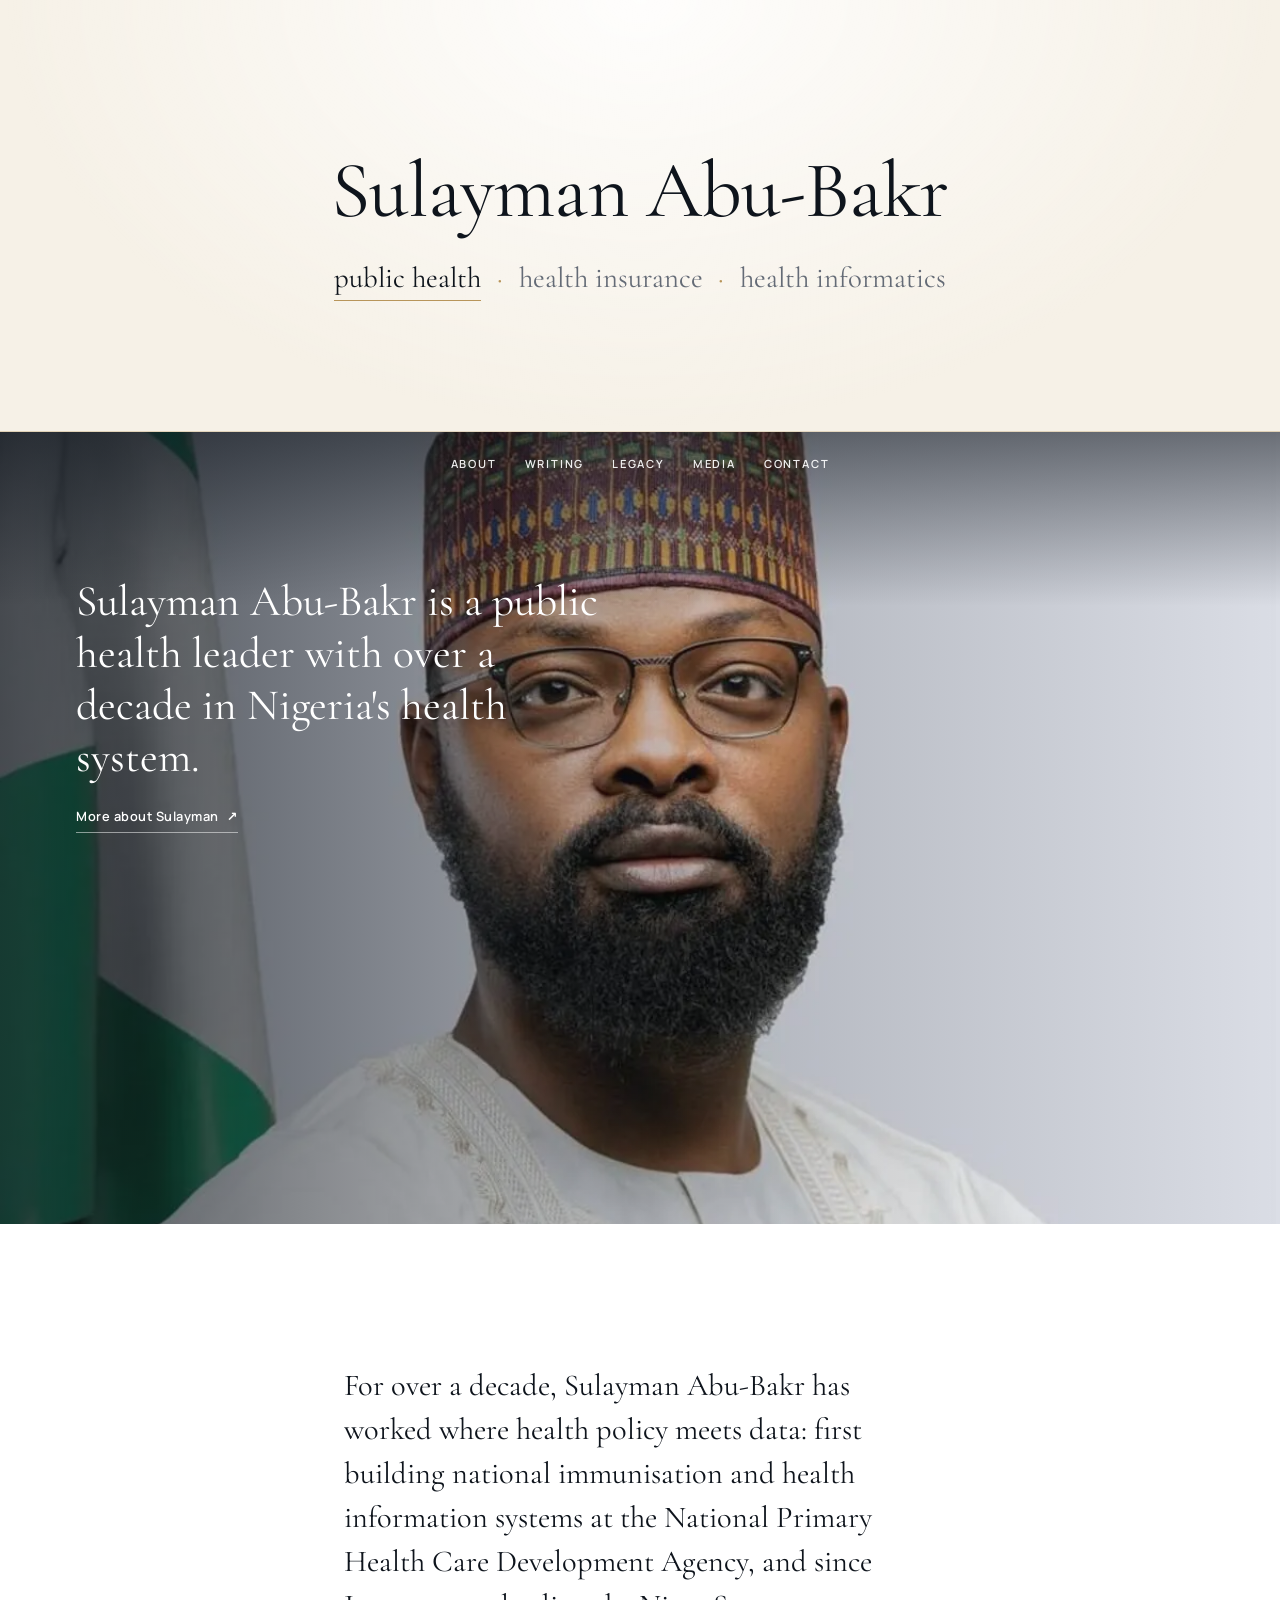
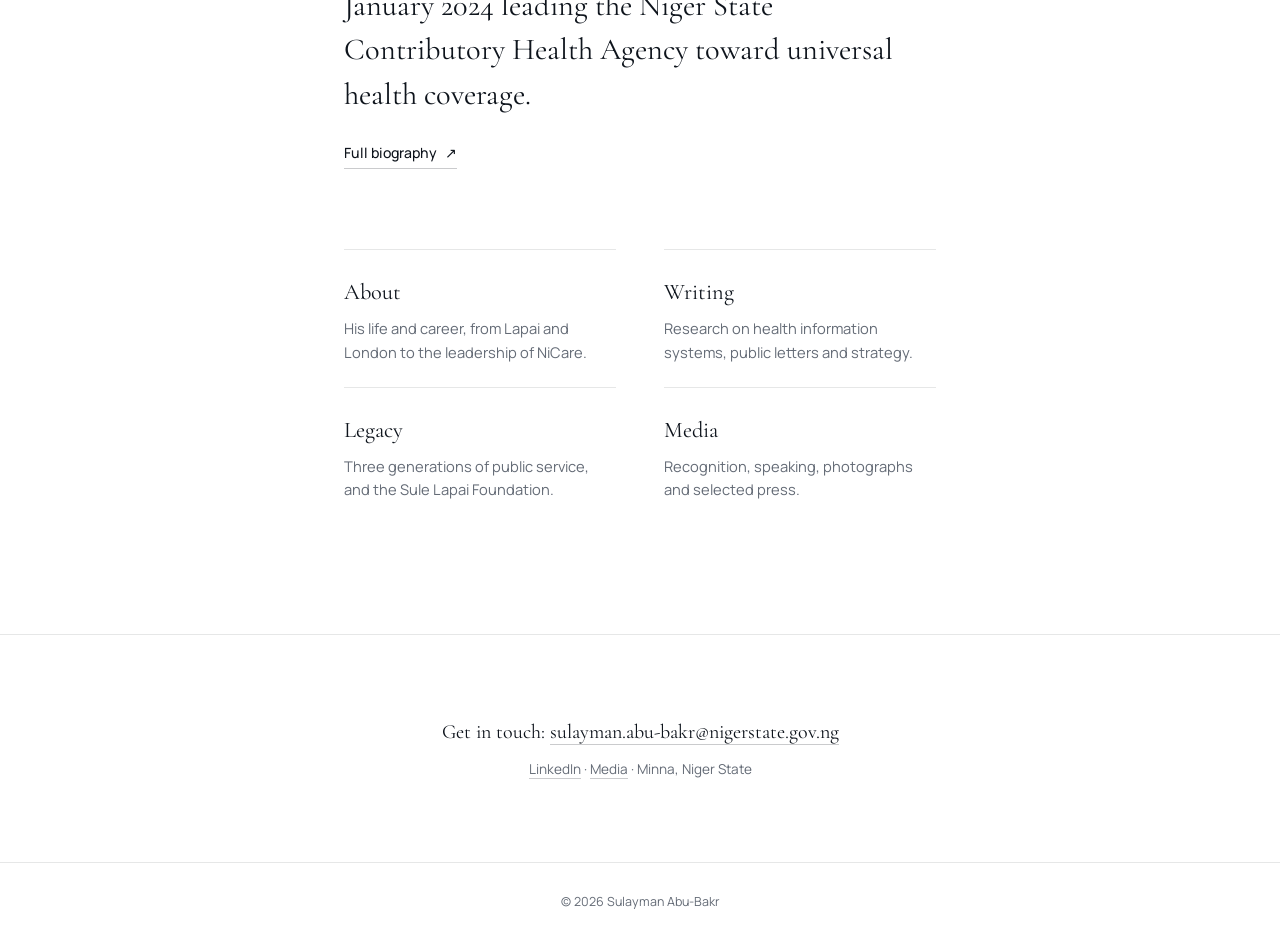
==== index.html @ 2bc8d04f "Prepare for www.sulaymanabu-bakr.com Canonical URLs, absolute Open Graph image and page URL, schema." ====
<!DOCTYPE html>
<html lang="en" class="no-js">
<head>
  <meta charset="UTF-8">
  <meta name="viewport" content="width=device-width, initial-scale=1.0">
  <title>Sulayman Abu-Bakr, MPH — Health Systems &amp; Health Informatics Leader</title>
  <meta name="description" content="Sulayman Abu-Bakr, MPH — health systems strengthening and health informatics leader. Executive Secretary/CEO of the Niger State Contributory Health Agency (NiCare), with over a decade of experience in national health policy, PHC transformation, digital health and health insurance reform in Nigeria.">
  <meta property="og:title" content="Sulayman Abu-Bakr, MPH">
  <meta property="og:description" content="Health Systems Strengthening & Health Informatics Leader. Executive Secretary/CEO, Niger State Contributory Health Agency.">
  <meta property="og:type" content="profile">
  <meta property="og:image" content="https://www.sulaymanabu-bakr.com/images/gallery/official-portrait.jpg">
  <meta property="og:url" content="https://www.sulaymanabu-bakr.com/">
  <link rel="canonical" href="https://www.sulaymanabu-bakr.com/">
  <meta name="theme-color" content="#ffffff">

  <link rel="icon" href="images/favicon.svg" type="image/svg+xml">
  <link rel="icon" href="images/favicon-48.png" type="image/png" sizes="48x48">
  <link rel="apple-touch-icon" href="images/apple-touch-icon.png">

  <link rel="preload" href="fonts/cormorant-garamond.woff2" as="font" type="font/woff2" crossorigin>
  <link rel="preload" href="fonts/cormorant-garamond-italic.woff2" as="font" type="font/woff2" crossorigin>
  <link rel="preload" href="fonts/manrope.woff2" as="font" type="font/woff2" crossorigin>
  <link rel="preload" href="images/gallery/official-portrait.webp" as="image" type="image/webp" fetchpriority="high">
  <link rel="stylesheet" href="css/styles.css?v=40f04571">
  <link rel="stylesheet" href="css/home.css?v=bd4db520">


  <script type="application/ld+json">
{
    "@context": "https://schema.org",
    "@type": "Person",
    "name": "Sulayman Abu-Bakr",
    "honorificSuffix": "MPH",
    "jobTitle": "Executive Secretary / CEO",
    "worksFor": {
      "@type": "GovernmentOrganization",
      "name": "Niger State Contributory Health Agency (NiCare)",
      "url": "https://nicare.nigerstate.gov.ng/"
    },
    "alumniOf": [
      {
        "@type": "CollegeOrUniversity",
        "name": "Nile University of Nigeria"
      },
      {
        "@type": "CollegeOrUniversity",
        "name": "University of East London"
      }
    ],
    "address": {
      "@type": "PostalAddress",
      "addressLocality": "Minna",
      "addressRegion": "Niger State",
      "addressCountry": "NG"
    },
    "email": "mailto:sulayman.abu-bakr@nigerstate.gov.ng",
    "image": "https://www.sulaymanabu-bakr.com/images/gallery/official-portrait.jpg",
    "url": "https://www.sulaymanabu-bakr.com/",
    "knowsAbout": [
      "Health systems strengthening",
      "Health insurance",
      "Health financing",
      "Digital health",
      "Health informatics",
      "DHIS2",
      "Universal health coverage",
      "Public health policy"
    ],
    "sameAs": [
      "https://www.linkedin.com/in/sulayman-abu-bakr-mph-1808b078/",
      "https://www.researchgate.net/profile/Sulayman_Abu-Bakr"
    ]
  }
  </script>
</head>
<body class="home">
  <main id="top">

    <!-- ============ HOME HERO: the scorecard ============ -->
    <section class="ledger" aria-label="Introduction">
      <div class="ledger__inner">
        <h1 class="ledger__name">Sulayman Abu-Bakr</h1>
        <ul class="ledger__roles" role="tablist" aria-label="Areas of work">
          <li><button type="button" class="ledger__role is-active" role="tab" aria-selected="true" aria-controls="stage" data-role="0">public health</button></li>
          <li><button type="button" class="ledger__role" role="tab" aria-selected="false" aria-controls="stage" data-role="1">health insurance</button></li>
          <li><button type="button" class="ledger__role" role="tab" aria-selected="false" aria-controls="stage" data-role="2">health informatics</button></li>
        </ul>
      </div>
    </section>

    <section class="stage" id="stage" aria-live="polite">
      <nav class="stage__nav" aria-label="Sections">
        <a href="profile.html">About</a>
        <a href="writing.html">Writing</a>
        <a href="family.html">Legacy</a>
        <a href="media.html">Media</a>
        <a href="profile.html#contact">Contact</a>
      </nav>

      <div class="stage__panel is-active" data-panel="0">
        <picture>
          <source type="image/webp" srcset="images/gallery/official-portrait.webp">
          <img src="images/gallery/official-portrait.jpg" alt="Sulayman Abu-Bakr" class="stage__img stage__img--portrait" fetchpriority="high">
        </picture>
        <div class="stage__copy">
          <p class="stage__line">Sulayman Abu-Bakr is a public health leader with over a decade in Nigeria's health system.</p>
          <a href="profile.html" class="stage__link">More about Sulayman <span aria-hidden="true">↗</span></a>
        </div>
      </div>

      <div class="stage__panel" data-panel="1">
        <picture>
          <source type="image/webp" srcset="images/gallery/vulnerable-enrolment-drive-2026-800.webp 800w, images/gallery/vulnerable-enrolment-drive-2026.webp 1600w" sizes="100vw">
          <img src="images/gallery/vulnerable-enrolment-drive-2026.jpg" alt="Launch of the NiCare enrolment drive for vulnerable residents" class="stage__img" loading="lazy">
        </picture>
        <div class="stage__copy">
          <p class="stage__line">He leads the Niger State Contributory Health Agency, where enrolment grew 83.3% in two years.</p>
          <a href="profile.html" class="stage__link">See the impact <span aria-hidden="true">↗</span></a>
        </div>
      </div>

      <div class="stage__panel stage__panel--type" data-panel="2">
        <div class="stage__copy">
          <p class="stage__line">He built national immunisation data systems, then brought digital claims and AI-supported tracking to NiCare.</p>
          <a href="profile.html#experience" class="stage__link">Read his career <span aria-hidden="true">↗</span></a>
        </div>
      </div>
    </section>


    <!-- ============ QUIET HOME ============ -->
    <section class="q-intro">
      <div class="q-wrap">
        <p class="q-lead">
          For over a decade, Sulayman Abu-Bakr has worked where health policy meets data: first building
          national immunisation and health information systems at the National Primary Health Care
          Development Agency, and since January 2024 leading the Niger State Contributory Health Agency
          toward universal health coverage.
        </p>
        <a href="profile.html" class="q-link">Full biography <span aria-hidden="true">↗</span></a>
      </div>
    </section>

    <section class="q-index" aria-label="Explore">
      <div class="q-wrap q-grid">
        <a href="profile.html" class="q-item">
          <span class="q-item__label">About</span>
          <span class="q-item__text">His life and career, from Lapai and London to the leadership of NiCare.</span>
        </a>
        <a href="writing.html" class="q-item">
          <span class="q-item__label">Writing</span>
          <span class="q-item__text">Research on health information systems, public letters and strategy.</span>
        </a>
        <a href="family.html" class="q-item">
          <span class="q-item__label">Legacy</span>
          <span class="q-item__text">Three generations of public service, and the Sule Lapai Foundation.</span>
        </a>
        <a href="media.html" class="q-item">
          <span class="q-item__label">Media</span>
          <span class="q-item__text">Recognition, speaking, photographs and selected press.</span>
        </a>
      </div>
    </section>

    <section class="q-contact">
      <div class="q-wrap">
        <p>Get in touch: <a href="mailto:sulayman.abu-bakr@nigerstate.gov.ng">sulayman.abu-bakr@nigerstate.gov.ng</a></p>
        <p class="q-muted"><a href="https://www.linkedin.com/in/sulayman-abu-bakr-mph-1808b078/" target="_blank" rel="noopener">LinkedIn</a> · <a href="media.html">Media</a> · Minna, Niger State</p>
      </div>
    </section>
  </main>

  <footer class="q-footer">
    <div class="q-wrap">
      <span>© <span id="year"></span> Sulayman Abu-Bakr</span>
    </div>
  </footer>

  <script>
    /* Home: click a role to switch the panel. No auto-rotation. */
    (function () {
      var roles = [].slice.call(document.querySelectorAll('.ledger__role'));
      var panels = [].slice.call(document.querySelectorAll('.stage__panel'));
      var current = 0;
      function select(i, draw) {
        current = i;
        roles.forEach(function (b, j) { b.classList.toggle('is-active', j === i); b.setAttribute('aria-selected', String(j === i)); });
        panels.forEach(function (p, j) { p.classList.toggle('is-active', j === i); });
      }
      roles.forEach(function (b, i) { b.addEventListener('click', function () { select(i, true); }); });
      select(0, true);
      document.getElementById('year').textContent = new Date().getFullYear();
    })();
  </script>
</body>
</html>
---- css/styles.css ----
/* ==========================================================
   Sulayman Abu-Bakr — Personal Website
   Palette: pure white, deep ink, champagne gold
   ========================================================== */

/* ---------- Self-hosted fonts (Latin subset) ---------- */
@font-face {
  font-family: "Cormorant Garamond";
  font-style: normal;
  font-weight: 400 600;
  font-display: swap;
  src: url("../fonts/cormorant-garamond.woff2") format("woff2");
  unicode-range: U+0000-00FF, U+0131, U+0152-0153, U+02BB-02BC, U+02C6, U+02DA, U+02DC, U+0304, U+0308, U+0329, U+2000-206F, U+20AC, U+2122, U+2191, U+2193, U+2212, U+2215, U+FEFF, U+FFFD;
}
@font-face {
  font-family: "Cormorant Garamond";
  font-style: italic;
  font-weight: 400 600;
  font-display: swap;
  src: url("../fonts/cormorant-garamond-italic.woff2") format("woff2");
  unicode-range: U+0000-00FF, U+0131, U+0152-0153, U+02BB-02BC, U+02C6, U+02DA, U+02DC, U+0304, U+0308, U+0329, U+2000-206F, U+20AC, U+2122, U+2191, U+2193, U+2212, U+2215, U+FEFF, U+FFFD;
}
@font-face {
  font-family: "Manrope";
  font-style: normal;
  font-weight: 300 700;
  font-display: swap;
  src: url("../fonts/manrope.woff2") format("woff2");
  unicode-range: U+0000-00FF, U+0131, U+0152-0153, U+02BB-02BC, U+02C6, U+02DA, U+02DC, U+0304, U+0308, U+0329, U+2000-206F, U+20AC, U+2122, U+2191, U+2193, U+2212, U+2215, U+FEFF, U+FFFD;
}

:root {
  --white: #ffffff;
  --cream: #f7f3ea;          /* used sparingly: portrait panel, hovers */
  --ink: #0e141c;
  --ink-soft: #2a313c;
  --muted: #646b76;
  --gold: #b8955a;
  --gold-deep: #94733a;
  --gold-light: #d9c291;
  --line: rgba(14, 20, 28, 0.1);
  --line-strong: rgba(14, 20, 28, 0.22);

  --serif: "Cormorant Garamond", "Times New Roman", Georgia, serif;
  --sans: "Manrope", "Segoe UI", system-ui, -apple-system, sans-serif;

  --container: 1240px;
  --gutter: clamp(20px, 5vw, 56px);
  --section-pad: clamp(88px, 12vw, 160px);
  --ease: cubic-bezier(0.22, 1, 0.36, 1);
}

*,
*::before,
*::after { box-sizing: border-box; }

html { scroll-behavior: smooth; scroll-padding-top: 80px; }

body {
  margin: 0;
  -webkit-text-size-adjust: 100%;
  text-size-adjust: 100%;
  -webkit-tap-highlight-color: transparent;
  font-family: var(--sans);
  font-weight: 400;
  font-size: 16px;
  line-height: 1.75;
  color: var(--ink);
  background: var(--white);
  -webkit-font-smoothing: antialiased;
  text-rendering: optimizeLegibility;
}

img { max-width: 100%; display: block; }
[hidden] { display: none !important; }
a { color: inherit; text-decoration: none; }
h1, h2, h3, p { margin: 0; }

::selection { background: var(--gold-light); color: var(--ink); }

.container {
  width: 100%;
  max-width: var(--container);
  margin: 0 auto;
  padding-inline: var(--gutter);
}

/* ---------- Type helpers ---------- */
.eyebrow {
  font-size: 0.72rem;
  font-weight: 600;
  letter-spacing: 0.28em;
  text-transform: uppercase;
  color: var(--gold-deep);
}

.display {
  font-family: var(--serif);
  font-weight: 400;
  font-size: clamp(2.4rem, 5.2vw, 4.4rem);
  line-height: 1.05;
  letter-spacing: -0.01em;
  color: var(--ink);
}
.display em { font-style: italic; color: var(--gold-deep); }

.monogram {
  display: inline-grid;
  place-items: center;
  width: 42px;
  height: 42px;
  border: 1px solid var(--gold);
  font-family: var(--serif);
  font-size: 1.05rem;
  font-weight: 500;
  letter-spacing: 0.06em;
  color: var(--gold-deep);
  transition: background 0.4s var(--ease), color 0.4s var(--ease);
}
.monogram--lg { width: 56px; height: 56px; font-size: 1.35rem; }

/* ---------- Buttons ---------- */
.btn {
  display: inline-flex;
  align-items: center;
  justify-content: center;
  gap: 10px;
  padding: 17px 34px;
  font-family: var(--sans);
  font-size: 0.74rem;
  font-weight: 600;
  letter-spacing: 0.22em;
  text-transform: uppercase;
  border: 1px solid transparent;
  cursor: pointer;
  transition: all 0.45s var(--ease);
}
.btn--gold,
.btn--dark { background: var(--ink); color: var(--white); }
.btn--gold:hover,
.btn--dark:hover { background: var(--gold-deep); transform: translateY(-2px); }
.btn--ghost { border-color: var(--line-strong); color: var(--ink); }
.btn--ghost:hover { border-color: var(--gold); color: var(--gold-deep); transform: translateY(-2px); }

.link-arrow {
  display: inline-flex;
  gap: 12px;
  margin-top: 36px;
  padding-bottom: 6px;
  font-size: 0.74rem;
  font-weight: 600;
  letter-spacing: 0.22em;
  text-transform: uppercase;
  color: var(--gold-deep);
  border-bottom: 1px solid var(--gold-light);
  transition: gap 0.4s var(--ease), border-color 0.4s var(--ease);
}
.link-arrow:hover { gap: 20px; border-color: var(--gold-deep); }

/* ---------- Accessibility ---------- */
.skip-link {
  position: fixed;
  top: 12px;
  left: 12px;
  z-index: 300;
  padding: 12px 20px;
  background: var(--ink);
  color: var(--white);
  font-size: 0.8rem;
  transform: translateY(-160%);
  transition: transform 0.3s var(--ease);
}
.skip-link:focus { transform: none; }
a:focus-visible,
button:focus-visible,
input:focus-visible,
textarea:focus-visible { outline: 2px solid var(--gold); outline-offset: 3px; }

/* ==========================================================
   NAVIGATION
   ========================================================== */
.nav {
  position: fixed;
  inset: 0 0 auto 0;
  z-index: 100;
  padding-block: 26px;
  transition: padding 0.5s var(--ease), background 0.5s var(--ease), border-color 0.5s var(--ease);
  border-bottom: 1px solid transparent;
}
.nav.is-scrolled {
  padding-block: 14px;
  background: rgba(255, 255, 255, 0.9);
  backdrop-filter: blur(14px);
  -webkit-backdrop-filter: blur(14px);
  border-color: var(--line);
}
.nav__inner { display: flex; align-items: center; justify-content: space-between; }
.nav__brand { display: flex; align-items: center; gap: 14px; }
.nav__brand:hover .monogram { background: var(--ink); border-color: var(--ink); color: var(--white); }
.nav__name {
  font-family: var(--serif);
  font-size: 1.3rem;
  font-weight: 500;
  letter-spacing: 0.02em;
  color: var(--ink);
}
.nav__links { display: flex; align-items: center; gap: 40px; }
.nav__links a {
  position: relative;
  font-size: 0.72rem;
  font-weight: 500;
  letter-spacing: 0.2em;
  text-transform: uppercase;
  color: var(--muted);
  transition: color 0.3s ease;
}
.nav__links a:not(.nav__cta)::after {
  content: "";
  position: absolute;
  left: 0;
  bottom: -6px;
  width: 100%;
  height: 1px;
  background: var(--gold);
  transform: scaleX(0);
  transform-origin: right;
  transition: transform 0.45s var(--ease);
}
.nav__links a:hover,
.nav__links a.is-active { color: var(--ink); }
.nav__links a:hover::after,
.nav__links a.is-active::after { transform: scaleX(1); transform-origin: left; }
.nav__links .nav__cta {
  padding: 11px 22px;
  border: 1px solid var(--ink);
  color: var(--ink);
}
.nav__links .nav__cta:hover { background: var(--ink); color: var(--white); }

.nav__toggle {
  display: none;
  width: 44px;
  height: 44px;
  background: none;
  border: 0;
  cursor: pointer;
  position: relative;
  z-index: 102;
}
.nav__toggle span {
  position: absolute;
  left: 10px;
  right: 10px;
  height: 1px;
  background: var(--ink);
  transition: transform 0.45s var(--ease), top 0.45s var(--ease);
}
.nav__toggle span:first-child { top: 18px; }
.nav__toggle span:last-child { top: 26px; }
.nav__toggle[aria-expanded="true"] span:first-child { top: 22px; transform: rotate(45deg); }
.nav__toggle[aria-expanded="true"] span:last-child { top: 22px; transform: rotate(-45deg); }

/* ==========================================================
   HERO
   ========================================================== */
.hero {
  position: relative;
  min-height: 100vh;
  min-height: 100svh;
  display: flex;
  align-items: center;
  padding-block: 140px 110px;
  background: var(--white);
  overflow: hidden;
}
.hero::before {
  /* fine architectural grid, fading out */
  content: "";
  position: absolute;
  inset: 0;
  background-image:
    linear-gradient(var(--line) 1px, transparent 1px),
    linear-gradient(90deg, var(--line) 1px, transparent 1px);
  background-size: 120px 120px;
  mask-image: radial-gradient(ellipse at 75% 40%, #000 0%, transparent 65%);
  -webkit-mask-image: radial-gradient(ellipse at 75% 40%, #000 0%, transparent 65%);
  opacity: 0.6;
  pointer-events: none;
}
.hero__glow {
  position: absolute;
  width: 760px;
  height: 760px;
  right: -200px;
  top: -140px;
  background: radial-gradient(circle, rgba(217, 194, 145, 0.22) 0%, transparent 62%);
  pointer-events: none;
}
.hero__grid {
  position: relative;
  display: grid;
  grid-template-columns: 1.25fr 1fr;
  gap: clamp(40px, 7vw, 110px);
  align-items: center;
}
.hero__title {
  margin-top: 28px;
  font-family: var(--serif);
  font-weight: 400;
  font-size: clamp(3.6rem, 9vw, 8rem);
  line-height: 0.92;
  letter-spacing: -0.02em;
  color: var(--ink);
}
.hero__title em { font-style: italic; color: var(--gold-deep); }
.hero__post {
  display: inline-block;
  margin-left: 0.35em;
  vertical-align: top;
  font-family: var(--sans);
  font-size: 0.13em;
  font-weight: 500;
  letter-spacing: 0.3em;
  color: var(--gold-deep);
  transform: translateY(1.2em);
}
.hero__lede {
  max-width: 34em;
  margin-top: 36px;
  font-size: clamp(1rem, 1.3vw, 1.12rem);
  font-weight: 300;
  line-height: 1.85;
  color: var(--muted);
}
.hero__actions { display: flex; flex-wrap: wrap; gap: 16px; margin-top: 48px; }

/* Portrait */
.portrait { margin: 0; justify-self: end; width: 100%; max-width: 440px; }
.portrait__frame {
  position: relative;
  aspect-ratio: 4 / 5;
  background: var(--cream);
  isolation: isolate;
  box-shadow: 0 40px 80px -50px rgba(14, 20, 28, 0.45);
}
.portrait__frame::before {
  /* offset gold frame */
  content: "";
  position: absolute;
  inset: 22px -22px -22px 22px;
  border: 1px solid var(--gold);
  z-index: -1;
}
.portrait__img {
  position: absolute;
  inset: 0;
  width: 100%;
  height: 100%;
  object-fit: cover;
  object-position: 50% 15%;
  z-index: 2;
}
.portrait__fallback {
  position: absolute;
  inset: 0;
  display: grid;
  place-items: center;
  background:
    radial-gradient(circle at 50% 35%, rgba(255, 255, 255, 0.9), transparent 65%),
    var(--cream);
}
.portrait__fallback span {
  font-family: var(--serif);
  font-size: clamp(5rem, 11vw, 8.5rem);
  font-style: italic;
  font-weight: 400;
  color: transparent;
  -webkit-text-stroke: 1px var(--gold-deep);
  letter-spacing: 0.04em;
}
.portrait__caption {
  display: flex;
  justify-content: space-between;
  gap: 16px;
  margin-top: 46px;
  font-size: 0.66rem;
  font-weight: 500;
  letter-spacing: 0.2em;
  text-transform: uppercase;
  color: var(--muted);
}

.scroll-cue {
  position: absolute;
  left: 50%;
  bottom: 34px;
  transform: translateX(-50%);
  display: flex;
  flex-direction: column;
  align-items: center;
  gap: 12px;
  font-size: 0.62rem;
  letter-spacing: 0.3em;
  text-transform: uppercase;
  color: var(--muted);
}
.scroll-cue i {
  width: 1px;
  height: 46px;
  background: linear-gradient(var(--gold), transparent);
  animation: drip 2.4s var(--ease) infinite;
  transform-origin: top;
}
@keyframes drip {
  0% { transform: scaleY(0); opacity: 1; }
  60% { transform: scaleY(1); opacity: 1; }
  100% { transform: scaleY(1); opacity: 0; }
}

/* ==========================================================
   CREDENTIAL BAND
   ========================================================== */
.band {
  overflow: hidden;
  padding-block: 26px;
  background: var(--white);
  border-block: 1px solid var(--line);
}
.band__track {
  display: flex;
  align-items: center;
  gap: 42px;
  width: max-content;
  animation: marquee 48s linear infinite;
}
.band__track span {
  font-family: var(--serif);
  font-size: 1.45rem;
  font-style: italic;
  color: var(--ink-soft);
  white-space: nowrap;
}
.band__track b { font-size: 0.55rem; color: var(--gold); font-weight: 400; }
@keyframes marquee { to { transform: translateX(-50%); } }

/* ==========================================================
   SECTIONS
   ========================================================== */
.section { padding-block: var(--section-pad); background: var(--white); }
.section + .section { border-top: 1px solid var(--line); }

.section__head {
  display: flex;
  align-items: center;
  gap: 20px;
  margin-bottom: clamp(40px, 6vw, 72px);
}
.section__num {
  font-family: var(--serif);
  font-size: 1rem;
  font-style: italic;
  color: var(--gold-deep);
}
.section__head::after {
  content: "";
  flex: 0 0 64px;
  height: 1px;
  background: var(--gold);
  order: 1;
}
.section__head .eyebrow { order: 2; }

/* ---------- Profile ---------- */
.profile {
  display: grid;
  grid-template-columns: 1.6fr 1fr;
  gap: clamp(48px, 8vw, 120px);
  align-items: start;
}
.profile__body {
  margin-top: 48px;
  display: grid;
  gap: 24px;
  max-width: 40em;
  font-size: 1.04rem;
  color: var(--muted);
}
.dropcap { color: var(--ink-soft); }
.dropcap::first-letter {
  float: left;
  margin: 0.08em 0.14em 0 0;
  font-family: var(--serif);
  font-size: 4.6em;
  line-height: 0.78;
  color: var(--gold-deep);
}

.facts {
  position: sticky;
  top: 120px;
  padding: 44px 40px;
  background: var(--white);
  border: 1px solid var(--line);
  border-top: 2px solid var(--gold);
  box-shadow: 0 30px 70px -45px rgba(14, 20, 28, 0.35);
}
.facts__title {
  padding-bottom: 14px;
  margin-bottom: 6px;
  font-family: var(--serif);
  font-size: 1.6rem;
  font-style: italic;
}
.facts dl { margin: 0; }
.facts dl > div { padding-block: 18px; border-top: 1px solid var(--line); }
.facts dt {
  font-size: 0.66rem;
  font-weight: 600;
  letter-spacing: 0.22em;
  text-transform: uppercase;
  color: var(--gold-deep);
}
.facts dd { margin: 4px 0 0; font-size: 0.98rem; font-weight: 500; color: var(--ink); line-height: 1.5; }

/* ---------- Expertise ---------- */
.split-head {
  display: grid;
  grid-template-columns: 1.4fr 1fr;
  gap: 48px;
  align-items: end;
  margin-bottom: clamp(56px, 7vw, 88px);
}
.split-head__copy { color: var(--muted); font-weight: 300; max-width: 30em; }

.cards {
  display: grid;
  grid-template-columns: repeat(4, 1fr);
  border-top: 1px solid var(--line);
  border-left: 1px solid var(--line);
}
.card {
  position: relative;
  padding: 44px 32px 48px;
  border-right: 1px solid var(--line);
  border-bottom: 1px solid var(--line);
  background: var(--white);
  transition: background 0.6s var(--ease);
  overflow: hidden;
}
.card::before {
  content: "";
  position: absolute;
  left: 0;
  top: 0;
  width: 100%;
  height: 2px;
  background: var(--gold);
  transform: scaleX(0);
  transform-origin: left;
  transition: transform 0.6s var(--ease);
}
.card:hover { background: var(--cream); }
.card:hover::before { transform: scaleX(1); }
.card__num {
  display: block;
  font-family: var(--serif);
  font-size: 1.1rem;
  font-style: italic;
  color: var(--gold-deep);
  margin-bottom: 56px;
}
.card h3 {
  font-family: var(--serif);
  font-size: 1.55rem;
  font-weight: 500;
  line-height: 1.2;
  color: var(--ink);
  margin-bottom: 16px;
}
.card p { font-size: 0.9rem; line-height: 1.75; color: var(--muted); }

/* ---------- Shared sub-heading ---------- */
.subhead {
  margin-bottom: 24px;
  font-size: 0.7rem;
  font-weight: 600;
  letter-spacing: 0.24em;
  text-transform: uppercase;
  color: var(--gold-deep);
}

/* ---------- In His Words ---------- */
.words {
  padding-block: clamp(80px, 11vw, 140px);
  background: var(--cream);
  border-top: 1px solid var(--line);
}
.words .eyebrow { margin-bottom: clamp(32px, 5vw, 56px); }
.words__grid {
  display: grid;
  grid-template-columns: 1fr 1fr;
  gap: clamp(40px, 6vw, 80px) clamp(40px, 7vw, 110px);
}
.quote { margin: 0; }
.quote--lead { grid-column: 1 / -1; max-width: 1000px; }
.quote p {
  font-family: var(--serif);
  font-size: clamp(1.35rem, 2.1vw, 1.7rem);
  line-height: 1.4;
  color: var(--ink);
}
.quote--lead p { font-size: clamp(2rem, 4.4vw, 3.6rem); line-height: 1.15; }
.quote--lead p::before {
  content: "\201C";
  display: block;
  font-size: 2em;
  line-height: 0.6;
  color: var(--gold);
  margin-bottom: 10px;
}
.quote em { color: var(--gold-deep); }
.quote footer {
  margin-top: 18px;
  font-size: 0.68rem;
  font-weight: 600;
  letter-spacing: 0.2em;
  text-transform: uppercase;
  color: var(--muted);
}
.quote:not(.quote--lead) { padding-top: 24px; border-top: 1px solid var(--line-strong); }
.words + .section { border-top: 0; }

/* ---------- Impact ---------- */
.stats {
  display: grid;
  grid-template-columns: repeat(4, 1fr);
  border-top: 1px solid var(--ink);
  margin-bottom: clamp(72px, 9vw, 120px);
}
.stat { padding: 36px 28px 8px 0; }
.stat + .stat { padding-left: 28px; border-left: 1px solid var(--line); }
.stat__value {
  font-family: var(--serif);
  font-size: clamp(3rem, 5.4vw, 4.6rem);
  font-weight: 400;
  line-height: 1;
  color: var(--ink);
  font-variant-numeric: lining-nums tabular-nums;
}
.stat__label {
  margin-top: 18px;
  font-size: 0.72rem;
  font-weight: 600;
  letter-spacing: 0.18em;
  line-height: 1.6;
  text-transform: uppercase;
  color: var(--gold-deep);
}
.stat__detail { margin-top: 10px; font-size: 0.9rem; line-height: 1.6; color: var(--muted); }

.initiatives {
  display: grid;
  grid-template-columns: repeat(2, 1fr);
  column-gap: clamp(40px, 6vw, 96px);
}
.initiative {
  display: grid;
  grid-template-columns: 120px 1fr;
  column-gap: 24px;
  padding-block: 28px;
  border-top: 1px solid var(--line);
}
.initiative__tag {
  grid-row: span 2;
  padding-top: 6px;
  font-size: 0.66rem;
  font-weight: 600;
  letter-spacing: 0.2em;
  text-transform: uppercase;
  color: var(--gold-deep);
}
.initiative h4 {
  margin: 0 0 8px;
  font-family: var(--serif);
  font-size: 1.5rem;
  font-weight: 500;
  line-height: 1.2;
}
.initiative p { font-size: 0.94rem; color: var(--muted); }

/* ---------- Experience ---------- */
.timeline { margin-top: clamp(48px, 6vw, 80px); border-top: 1px solid var(--ink); }
.role {
  display: grid;
  grid-template-columns: 1fr 2fr;
  gap: clamp(32px, 6vw, 96px);
  padding-block: clamp(36px, 5vw, 56px);
  border-bottom: 1px solid var(--line);
}
.role__date {
  font-family: var(--serif);
  font-size: 1.35rem;
  font-style: italic;
  color: var(--gold-deep);
}
.role__org { margin-top: 8px; font-size: 0.92rem; font-weight: 500; line-height: 1.6; color: var(--ink-soft); max-width: 22em; }
.role__meta .link-arrow { margin-top: 20px; }
.role__body h3 {
  margin-bottom: 16px;
  font-family: var(--serif);
  font-size: clamp(1.7rem, 2.6vw, 2.2rem);
  font-weight: 500;
  line-height: 1.15;
}
.role__body p { font-size: 1.02rem; color: var(--muted); max-width: 44em; }

/* ---------- Leadership & Service ---------- */
.service {
  display: grid;
  grid-template-columns: 1fr 1fr;
  gap: clamp(40px, 7vw, 110px);
  padding-top: 40px;
  border-top: 1px solid var(--ink);
}
.service__lead {
  font-family: var(--serif);
  font-size: clamp(1.6rem, 2.8vw, 2.3rem);
  line-height: 1.3;
  color: var(--ink);
}
.service__lead em { color: var(--gold-deep); }
.service__body { display: grid; gap: 22px; color: var(--muted); font-size: 1.02rem; }

/* ---------- Credentials ---------- */
.creds {
  display: grid;
  grid-template-columns: repeat(3, 1fr);
  gap: clamp(32px, 5vw, 72px);
  margin-top: clamp(48px, 6vw, 80px);
}
.cred { padding-top: 28px; border-top: 1px solid var(--ink); }
.cred p { font-size: 0.98rem; color: var(--muted); }
.cred em { font-style: italic; color: var(--ink-soft); }

/* ---------- Research ---------- */
.pubs { list-style: none; margin: clamp(48px, 6vw, 80px) 0 40px; padding: 0; border-top: 1px solid var(--ink); }
.pub {
  display: grid;
  grid-template-columns: 120px 1fr;
  gap: 24px;
  padding-block: 32px;
  border-bottom: 1px solid var(--line);
}
.pub__year { font-family: var(--serif); font-size: 1.35rem; font-style: italic; color: var(--gold-deep); }
.pub h3 {
  font-family: var(--serif);
  font-size: clamp(1.35rem, 2.2vw, 1.75rem);
  font-weight: 500;
  line-height: 1.3;
  max-width: 40em;
}
.pub h3 a { background: linear-gradient(var(--gold), var(--gold)) 0 100% / 0 1px no-repeat; transition: background-size 0.5s var(--ease), color 0.3s ease; }
.pub h3 a:hover { color: var(--gold-deep); background-size: 100% 1px; }
.pub__meta { margin-top: 10px; font-size: 0.88rem; color: var(--muted); }
.pub__meta span { display: block; font-style: italic; }

.beyond {
  margin-top: clamp(64px, 8vw, 100px);
  padding: clamp(32px, 5vw, 56px);
  background: var(--cream);
  border-left: 2px solid var(--gold);
}
.beyond__label {
  margin-bottom: 14px;
  font-size: 0.7rem;
  font-weight: 600;
  letter-spacing: 0.24em;
  text-transform: uppercase;
  color: var(--gold-deep);
}
.beyond__text { font-family: var(--serif); font-size: clamp(1.4rem, 2.4vw, 1.9rem); line-height: 1.4; max-width: 34em; }
.beyond__text em { color: var(--gold-deep); }

/* ---------- Gallery & Media ---------- */
.gallery {
  display: grid;
  grid-template-columns: 1fr 1fr 1fr;
  grid-auto-rows: clamp(220px, 22vw, 300px);
  gap: 18px;
}
.gallery__item { position: relative; margin: 0; overflow: hidden; background: var(--cream); }
.gallery__item--tall { grid-row: span 2; }
.gallery__item--wide { grid-column: span 2; }
.gallery__open {
  display: block;
  width: 100%;
  height: 100%;
  padding: 0;
  border: 0;
  background: none;
  cursor: zoom-in;
}
.gallery__open picture { display: block; width: 100%; height: 100%; }
.gallery__open img {
  width: 100%;
  height: 100%;
  object-fit: cover;
  transition: transform 1.2s var(--ease), filter 0.6s var(--ease);
}
.gallery__item:hover img { transform: scale(1.04); }
.gallery__item figcaption {
  position: absolute;
  inset: auto 0 0 0;
  display: flex;
  flex-direction: column;
  gap: 2px;
  padding: 48px 22px 18px;
  background: linear-gradient(transparent, rgba(14, 20, 28, 0.78));
  color: var(--white);
  pointer-events: none;
}
.gallery__item figcaption span { font-family: var(--serif); font-size: 1.25rem; line-height: 1.25; }
.gallery__item figcaption small { font-size: 0.66rem; letter-spacing: 0.14em; text-transform: uppercase; opacity: 0.75; }
.gallery__open:focus-visible { outline: 2px solid var(--gold); outline-offset: -2px; }

.subhead--press { margin-top: clamp(72px, 9vw, 120px); }
.press { list-style: none; margin: 0; padding: 0; border-top: 1px solid var(--ink); }
.press__item a {
  display: grid;
  grid-template-columns: 110px 170px 1fr 24px;
  gap: 24px;
  align-items: baseline;
  padding-block: 22px;
  border-bottom: 1px solid var(--line);
  transition: background 0.4s var(--ease), padding 0.4s var(--ease);
}
.press__item a:hover { background: var(--cream); padding-inline: 16px; }
.press__date { font-family: var(--serif); font-size: 1.1rem; font-style: italic; color: var(--gold-deep); }
.press__outlet {
  font-size: 0.68rem;
  font-weight: 600;
  letter-spacing: 0.18em;
  text-transform: uppercase;
  color: var(--muted);
}
.press__title { font-family: var(--serif); font-size: 1.3rem; line-height: 1.35; color: var(--ink); }
.press__arrow { color: var(--gold-deep); transition: transform 0.4s var(--ease); }
.press__item a:hover .press__arrow { transform: translateX(4px); }

/* Lightbox */
.lightbox {
  position: fixed;
  inset: 0;
  z-index: 200;
  display: grid;
  grid-template-columns: 64px 1fr 64px;
  align-items: center;
  padding: 24px;
  background: rgba(10, 14, 20, 0.94);
  animation: fadeIn 0.35s var(--ease);
}
@keyframes fadeIn { from { opacity: 0; } }
.lightbox[hidden] { display: none; }
.lightbox__figure { margin: 0; display: grid; justify-items: center; gap: 16px; min-width: 0; }
.lightbox__img { max-width: 100%; max-height: calc(100vh - 160px); max-height: calc(100svh - 160px); object-fit: contain; }
.lightbox__caption { max-width: 60em; text-align: center; color: #e9e5dc; display: grid; gap: 4px; }
.lightbox__caption span { font-family: var(--serif); font-size: 1.2rem; line-height: 1.4; }
.lightbox__caption small { font-size: 0.66rem; letter-spacing: 0.16em; text-transform: uppercase; color: var(--gold-light); }
.lightbox__close,
.lightbox__nav {
  width: 48px;
  height: 48px;
  display: grid;
  place-items: center;
  border: 1px solid rgba(233, 229, 220, 0.3);
  background: transparent;
  color: #e9e5dc;
  font-size: 1.2rem;
  cursor: pointer;
  transition: background 0.3s ease, border-color 0.3s ease;
}
.lightbox__close:hover,
.lightbox__nav:hover { background: rgba(233, 229, 220, 0.08); border-color: var(--gold); }
.lightbox__close { position: absolute; top: 20px; right: 20px; font-size: 1.6rem; }

/* ---------- Media preview (home) ---------- */
.teaser {
  display: grid;
  grid-template-columns: 1.1fr 1fr;
  gap: clamp(32px, 5vw, 72px);
  align-items: start;
}
.teaser__photo { position: relative; display: block; aspect-ratio: 4 / 3; overflow: hidden; background: var(--cream); }
.teaser__photo picture,
.teaser__photo img { display: block; width: 100%; height: 100%; object-fit: cover; }
.teaser__photo img { transition: transform 1.2s var(--ease); }
.teaser__photo:hover img { transform: scale(1.04); }
.teaser__photo-label {
  position: absolute;
  left: 0;
  bottom: 0;
  padding: 14px 20px;
  background: var(--white);
  font-size: 0.7rem;
  font-weight: 600;
  letter-spacing: 0.2em;
  text-transform: uppercase;
  color: var(--ink);
}
.teaser__list { list-style: none; margin: 0 0 32px; padding: 0; border-top: 1px solid var(--ink); }
.teaser__item a {
  display: grid;
  grid-template-columns: 90px 1fr;
  gap: 4px 20px;
  padding-block: 22px;
  border-bottom: 1px solid var(--line);
  transition: padding 0.4s var(--ease), background 0.4s var(--ease);
}
.teaser__item a:hover { background: var(--cream); padding-inline: 14px; }
.teaser__date { grid-row: span 2; font-family: var(--serif); font-size: 1.1rem; font-style: italic; color: var(--gold-deep); }
.teaser__tag { font-size: 0.66rem; font-weight: 600; letter-spacing: 0.2em; text-transform: uppercase; color: var(--muted); }
.teaser__title { font-family: var(--serif); font-size: 1.3rem; line-height: 1.3; color: var(--ink); }

/* ---------- Media page ---------- */
.page-hero {
  padding-block: clamp(140px, 18vw, 200px) clamp(56px, 8vw, 96px);
  background:
    radial-gradient(circle at 85% 0%, rgba(217, 194, 145, 0.22), transparent 45%),
    var(--white);
  border-bottom: 1px solid var(--line);
}
.page-hero__title {
  margin-top: 24px;
  font-family: var(--serif);
  font-weight: 400;
  font-size: clamp(3rem, 7.5vw, 6.4rem);
  line-height: 0.98;
  letter-spacing: -0.02em;
}
.page-hero__title em { font-style: italic; color: var(--gold-deep); }
.page-hero__lede { max-width: 38em; margin-top: 28px; font-size: clamp(1rem, 1.3vw, 1.1rem); font-weight: 300; color: var(--muted); }
.page-hero__jump { display: flex; flex-wrap: wrap; gap: 12px; margin-top: 36px; }
.page-hero__jump a {
  padding: 11px 20px;
  border: 1px solid var(--line-strong);
  font-size: 0.7rem;
  font-weight: 600;
  letter-spacing: 0.2em;
  text-transform: uppercase;
  transition: border-color 0.3s ease, color 0.3s ease;
}
.page-hero__jump a:hover { border-color: var(--gold); color: var(--gold-deep); }
.page-hero + .section { border-top: 0; }

.filters { display: flex; flex-wrap: wrap; gap: 10px; margin-bottom: clamp(32px, 5vw, 56px); }
.filter {
  padding: 10px 18px;
  font-family: var(--sans);
  font-size: 0.72rem;
  font-weight: 600;
  letter-spacing: 0.14em;
  text-transform: uppercase;
  color: var(--muted);
  background: var(--white);
  border: 1px solid var(--line-strong);
  cursor: pointer;
  transition: background 0.3s ease, color 0.3s ease, border-color 0.3s ease;
}
.filter:hover { color: var(--ink); border-color: var(--ink); }
.filter.is-active { background: var(--ink); border-color: var(--ink); color: var(--white); }

.entries { border-top: 1px solid var(--ink); }
.entry {
  display: grid;
  grid-template-columns: 200px 1fr;
  gap: clamp(24px, 5vw, 72px);
  padding-block: clamp(32px, 4vw, 48px);
  border-bottom: 1px solid var(--line);
}
.entry[hidden] { display: none; }
.entry__date { font-family: var(--serif); font-size: 1.5rem; font-style: italic; color: var(--gold-deep); line-height: 1.2; }
.entry__place { margin-top: 6px; font-size: 0.72rem; font-weight: 600; letter-spacing: 0.16em; text-transform: uppercase; color: var(--muted); }
.entry__tag {
  display: inline-block;
  margin-bottom: 12px;
  padding: 5px 10px;
  font-size: 0.64rem;
  font-weight: 600;
  letter-spacing: 0.18em;
  text-transform: uppercase;
  color: var(--gold-deep);
  background: var(--cream);
}
.entry h3 {
  margin-bottom: 12px;
  font-family: var(--serif);
  font-size: clamp(1.5rem, 2.4vw, 2rem);
  font-weight: 500;
  line-height: 1.2;
  max-width: 28em;
}
.entry__body p { max-width: 44em; color: var(--muted); }
.entry__quote {
  margin: 20px 0 0;
  padding-left: 20px;
  max-width: 42em;
  border-left: 2px solid var(--gold);
  font-family: var(--serif);
  font-size: 1.3rem;
  font-style: italic;
  line-height: 1.45;
  color: var(--ink);
}
.entries__empty { padding-block: 40px; color: var(--muted); }

.press--spaced { margin-top: clamp(40px, 5vw, 64px); }
.media-cta {
  display: flex;
  flex-wrap: wrap;
  align-items: center;
  justify-content: space-between;
  gap: 20px;
  margin-top: clamp(56px, 7vw, 88px);
  padding: clamp(28px, 4vw, 44px);
  background: var(--cream);
  border-left: 2px solid var(--gold);
}
.media-cta p { font-family: var(--serif); font-size: clamp(1.3rem, 2.2vw, 1.7rem); }

/* ---------- Cross-link (media -> newsletters) ---------- */
.crosslink {
  display: grid;
  grid-template-columns: 1fr auto;
  gap: 6px 24px;
  align-items: center;
  margin-top: clamp(48px, 6vw, 72px);
  padding: clamp(24px, 4vw, 40px);
  border: 1px solid var(--line-strong);
  border-left: 2px solid var(--gold);
  transition: background 0.4s var(--ease);
}
.crosslink:hover { background: var(--cream); }
.crosslink__label { font-size: 0.68rem; font-weight: 600; letter-spacing: 0.22em; text-transform: uppercase; color: var(--gold-deep); }
.crosslink__title { grid-column: 1; font-family: var(--serif); font-size: clamp(1.4rem, 2.6vw, 2rem); line-height: 1.2; }
.crosslink__arrow { grid-column: 2; grid-row: 1 / span 2; font-size: 1.6rem; color: var(--gold-deep); transition: transform 0.4s var(--ease); }
.crosslink:hover .crosslink__arrow { transform: translateX(6px); }

/* ---------- Newsletters page ---------- */
.issue {
  display: grid;
  grid-template-columns: minmax(260px, 0.8fr) 1.4fr;
  gap: clamp(40px, 7vw, 110px);
  align-items: start;
}
.issue__cover {
  position: relative;
  display: flex;
  flex-direction: column;
  aspect-ratio: 3 / 4;
  padding: clamp(28px, 3.5vw, 44px);
  background:
    radial-gradient(circle at 80% 10%, rgba(217, 194, 145, 0.28), transparent 55%),
    var(--ink);
  color: #f3eee4;
  box-shadow: 0 50px 90px -50px rgba(14, 20, 28, 0.6);
  isolation: isolate;
}
.issue__cover::before {
  content: "";
  position: absolute;
  inset: 14px;
  border: 1px solid rgba(217, 194, 145, 0.45);
  pointer-events: none;
}
.issue__cover-top { font-size: 0.66rem; font-weight: 600; letter-spacing: 0.26em; text-transform: uppercase; color: var(--gold-light); }
.issue__cover-title {
  margin-top: auto;
  font-family: var(--serif);
  font-size: clamp(2.6rem, 5vw, 3.8rem);
  line-height: 0.98;
}
.issue__cover-title em { font-style: italic; color: var(--gold-light); }
.issue__cover-sub { margin-top: 18px; font-size: 0.8rem; line-height: 1.6; letter-spacing: 0.04em; color: rgba(243, 238, 228, 0.75); }
.issue__cover-mark {
  position: absolute;
  top: clamp(28px, 3.5vw, 44px);
  right: clamp(28px, 3.5vw, 44px);
  font-family: var(--serif);
  font-style: italic;
  font-size: 1.4rem;
  color: var(--gold-light);
}
.issue__title {
  font-family: var(--serif);
  font-size: clamp(2rem, 3.8vw, 3rem);
  font-weight: 400;
  line-height: 1.1;
}
.issue__lede { margin-top: 20px; max-width: 40em; color: var(--muted); font-size: 1.04rem; }
.issue__stats {
  display: grid;
  grid-template-columns: repeat(2, 1fr);
  gap: 0;
  margin: 32px 0 8px;
  border-top: 1px solid var(--ink);
}
.issue__stats div { padding: 20px 20px 18px 0; border-bottom: 1px solid var(--line); }
.issue__stats div:nth-child(even) { padding-left: 20px; border-left: 1px solid var(--line); }
.issue__stats dt { font-family: var(--serif); font-size: 2.2rem; line-height: 1; color: var(--ink); }
.issue__stats dd { margin: 8px 0 0; font-size: 0.82rem; color: var(--muted); }
.issue__actions { display: flex; flex-wrap: wrap; gap: 14px; margin-top: 36px; }

.btn.is-pending,
.archive__link.is-pending {
  cursor: default;
  background: var(--cream);
  border-color: var(--line);
  color: var(--muted);
  transform: none;
}

.archive { list-style: none; margin: 0; padding: 0; border-top: 1px solid var(--ink); }
.archive__item {
  display: grid;
  grid-template-columns: 120px 1fr auto;
  gap: 24px;
  align-items: baseline;
  padding-block: 26px;
  border-bottom: 1px solid var(--line);
}
.archive__date { font-family: var(--serif); font-size: 1.2rem; font-style: italic; color: var(--gold-deep); }
.archive__item h3 { font-family: var(--serif); font-size: 1.5rem; font-weight: 500; line-height: 1.25; }
.archive__item p { margin-top: 6px; color: var(--muted); font-size: 0.95rem; }
.archive__link {
  padding: 10px 18px;
  border: 1px solid var(--ink);
  font-size: 0.7rem;
  font-weight: 600;
  letter-spacing: 0.18em;
  text-transform: uppercase;
  white-space: nowrap;
  transition: background 0.3s ease, color 0.3s ease;
}
.archive__link:not(.is-pending):hover { background: var(--ink); color: var(--white); }

/* ---------- Documents (scorecards, newsletter pages, clippings) ---------- */
.doc__open {
  position: relative;
  height: auto;
  background: var(--white);
  border: 1px solid var(--line);
  box-shadow: 0 40px 70px -50px rgba(14, 20, 28, 0.5);
  overflow: hidden;
}
.doc__open picture { height: auto; }
.doc__open img { width: 100%; height: auto; object-fit: contain; transition: transform 1s var(--ease); }
.doc__open:hover img { transform: scale(1.02); }
.doc__zoom {
  position: absolute;
  right: 12px;
  bottom: 12px;
  padding: 8px 14px;
  background: rgba(14, 20, 28, 0.82);
  color: var(--white);
  font-size: 0.64rem;
  font-weight: 600;
  letter-spacing: 0.18em;
  text-transform: uppercase;
  pointer-events: none;
}

/* Letter */
.letter {
  display: grid;
  grid-template-columns: minmax(240px, 0.75fr) 2fr;
  gap: clamp(40px, 7vw, 110px);
  align-items: start;
}
.letter__aside { position: sticky; top: 110px; display: grid; gap: 16px; justify-items: start; }
.letter__photo { width: 100%; height: auto; }
.letter__aside-label { margin-top: 12px; font-size: 0.66rem; font-weight: 600; letter-spacing: 0.2em; text-transform: uppercase; color: var(--gold-deep); }
.letter__aside .doc__open { max-width: 220px; }
.letter__title {
  font-family: var(--serif);
  font-size: clamp(2rem, 4vw, 3.2rem);
  font-weight: 400;
  line-height: 1.08;
  max-width: 16em;
}
.letter__text { margin-top: clamp(28px, 4vw, 44px); display: grid; gap: 20px; max-width: 40em; font-size: 1.04rem; color: var(--ink-soft); }
.letter__text em { font-family: var(--serif); font-size: 1.12em; color: var(--gold-deep); }
.letter__salutation { font-family: var(--serif); font-size: 1.35rem; color: var(--ink); }
.letter__text > p:nth-of-type(3)::first-letter {
  float: left;
  margin: 0.06em 0.12em 0 0;
  font-family: var(--serif);
  font-size: 4.2em;
  line-height: 0.8;
  color: var(--gold-deep);
}
.letter__sign {
  display: grid;
  gap: 2px;
  margin-top: 40px;
  padding-top: 24px;
  border-top: 1px solid var(--gold);
  max-width: 40em;
  font-size: 0.92rem;
  color: var(--muted);
}
.letter__signed { font-family: var(--serif); font-style: italic; font-size: 1.1rem; color: var(--gold-deep); }
.letter__name { font-family: var(--serif); font-size: 1.6rem; color: var(--ink); }

/* Scorecards */
.docs {
  display: grid;
  grid-template-columns: 1.35fr 1fr;
  gap: clamp(32px, 5vw, 64px);
  align-items: start;
}
.doc { display: grid; gap: 24px; align-content: start; }
.doc__meta h3 { margin-bottom: 10px; font-family: var(--serif); font-size: clamp(1.5rem, 2.4vw, 1.9rem); font-weight: 500; line-height: 1.2; }
.doc__meta p { color: var(--muted); font-size: 0.96rem; margin-bottom: 18px; }
.doc__meta .archive__link { display: inline-block; }

/* 4-Point Agenda pillars */
.pillars-list { list-style: none; margin: 32px 0 0; padding: 0; border-top: 1px solid var(--ink); }
.pillars-list li {
  display: grid;
  grid-template-columns: 44px 1fr;
  gap: 18px;
  padding-block: 20px;
  border-bottom: 1px solid var(--line);
}
.pillars-list li > span {
  display: grid;
  place-items: center;
  width: 36px;
  height: 36px;
  border: 1px solid var(--gold);
  font-family: var(--serif);
  font-size: 1.1rem;
  color: var(--gold-deep);
}
.pillars-list h3 { font-family: var(--serif); font-size: 1.35rem; font-weight: 500; line-height: 1.25; }
.pillars-list p { margin-top: 4px; font-size: 0.94rem; color: var(--muted); }

/* Press clipping */
.clipping {
  display: grid;
  grid-template-columns: minmax(220px, 0.6fr) 1.4fr;
  gap: clamp(32px, 6vw, 88px);
  align-items: center;
  margin-top: clamp(40px, 5vw, 64px);
  padding: clamp(24px, 4vw, 48px);
  background: var(--cream);
}
.clipping h3 { font-family: var(--serif); font-size: clamp(1.6rem, 3vw, 2.4rem); font-weight: 400; line-height: 1.15; }
.clipping__date { margin: 12px 0 18px; font-size: 0.72rem; font-weight: 600; letter-spacing: 0.18em; text-transform: uppercase; color: var(--muted); }
.clipping__body p:last-child { color: var(--muted); max-width: 40em; }
.clipping__body em { color: var(--ink-soft); }

/* ---------- Newsletter volumes ---------- */
.volumes { display: grid; grid-template-columns: 1fr 1fr; gap: clamp(32px, 5vw, 72px); }
.volume { display: grid; grid-template-columns: minmax(160px, 0.8fr) 1.2fr; gap: clamp(20px, 3vw, 36px); align-items: start; }
.volume__cover {
  position: relative;
  display: block;
  aspect-ratio: 720 / 1113;
  overflow: hidden;
  background: var(--cream);
  box-shadow: 0 40px 70px -45px rgba(14, 20, 28, 0.55);
  transition: transform 0.6s var(--ease);
}
.volume__cover:hover { transform: translateY(-4px); }
.volume__cover picture,
.volume__cover img { display: block; width: 100%; height: 100%; object-fit: cover; }
.volume__cover--type {
  display: flex;
  flex-direction: column;
  padding: 24px;
  background:
    radial-gradient(circle at 80% 10%, rgba(217, 194, 145, 0.28), transparent 55%),
    var(--ink);
  color: #f3eee4;
}
.volume__cover--type::before { content: ""; position: absolute; inset: 10px; border: 1px solid rgba(217, 194, 145, 0.45); }
.volume__cover--type .issue__cover-title { font-size: clamp(2rem, 3.4vw, 2.8rem); }
.volume__cover--type .issue__cover-mark { display: none; }
.volume__meta h3 { margin-bottom: 10px; font-family: var(--serif); font-size: clamp(1.5rem, 2.4vw, 1.9rem); font-weight: 500; line-height: 1.2; }
.volume__meta p { color: var(--muted); font-size: 0.94rem; }
.volume__links { display: flex; flex-wrap: wrap; gap: 10px; margin-top: 20px; }

.interview {
  display: grid;
  grid-template-columns: 1fr 1fr;
  gap: 16px clamp(32px, 5vw, 64px);
  margin-top: clamp(56px, 7vw, 88px);
  padding: clamp(28px, 4vw, 48px);
  background: var(--cream);
  border-left: 2px solid var(--gold);
}
.interview .beyond__label { grid-column: 1 / -1; margin: 0; }
.interview blockquote { margin: 0; }
.interview blockquote p { font-family: var(--serif); font-size: clamp(1.2rem, 1.9vw, 1.45rem); line-height: 1.45; }

/* ---------- Personal profile (home) ---------- */
.personal {
  padding-block: clamp(80px, 11vw, 140px);
  background: var(--cream);
  border-top: 1px solid var(--line);
}
.personal .eyebrow { margin-bottom: clamp(28px, 4vw, 48px); }
.personal__grid { display: grid; grid-template-columns: 1fr 1.25fr; gap: clamp(40px, 7vw, 110px); align-items: start; }
.personal__body { display: grid; gap: 24px; color: var(--muted); font-size: 1.04rem; }
.personal__body em { font-family: var(--serif); font-size: 1.15em; color: var(--gold-deep); }
.personal__body .quote { padding: 4px 0 4px 24px; border-left: 2px solid var(--gold); }
.personal + .section { border-top: 0; }

/* ---------- Family & Legacy page ---------- */
.page-hero__grid { display: grid; grid-template-columns: 1.5fr 1fr; gap: clamp(40px, 7vw, 110px); align-items: end; }
.page-hero__photo { margin: 0; position: relative; }
.page-hero__photo img { width: 100%; height: auto; }
.page-hero__photo::before {
  content: "";
  position: absolute;
  inset: 16px -16px -16px 16px;
  border: 1px solid var(--gold);
  z-index: -1;
}
.page-hero--split { isolation: isolate; }

.legacy__lead { margin: 0 0 clamp(48px, 6vw, 80px); max-width: 1000px; }
.legacy__lead p {
  font-family: var(--serif);
  font-size: clamp(2rem, 4.4vw, 3.6rem);
  line-height: 1.12;
  color: var(--ink);
}
.legacy__lead p::before { content: "\201C"; display: block; font-size: 2em; line-height: 0.6; color: var(--gold); margin-bottom: 10px; }
.legacy__lead em { color: var(--gold-deep); }
.legacy__lead footer,
.tribute figcaption { margin-top: 18px; font-size: 0.68rem; font-weight: 600; letter-spacing: 0.2em; text-transform: uppercase; color: var(--muted); }

.legacy { display: grid; grid-template-columns: repeat(2, 1fr); gap: 0 clamp(40px, 6vw, 96px); border-top: 1px solid var(--ink); }
.legacy__item { padding-block: 32px; border-bottom: 1px solid var(--line); }
.legacy__num { font-family: var(--serif); font-style: italic; color: var(--gold-deep); }
.legacy__item h3 { margin: 10px 0; font-family: var(--serif); font-size: clamp(1.5rem, 2.4vw, 1.9rem); font-weight: 500; line-height: 1.2; }
.legacy__item p { color: var(--muted); }
.legacy__vision { margin-top: clamp(48px, 6vw, 72px); max-width: 900px; padding-left: 24px; border-left: 2px solid var(--gold); }

.tributes { columns: 3; column-gap: clamp(20px, 3vw, 36px); }
.tribute {
  break-inside: avoid;
  margin: 0 0 clamp(20px, 2.5vw, 28px);
  padding: 22px 22px 20px;
  background: var(--cream);
  border-top: 1px solid var(--gold);
}
.tribute blockquote { margin: 0; }
.tribute blockquote p { font-family: var(--serif); font-size: 1.05rem; line-height: 1.5; color: var(--ink-soft); }
.tribute figcaption { margin-top: 14px; }
.tribute__name { font-size: 0.64rem; }
.tribute__role { font-size: 0.78rem; }
.tribute figcaption { display: grid; gap: 4px; letter-spacing: 0; text-transform: none; }
.tribute__name { font-size: 0.72rem; letter-spacing: 0.18em; text-transform: uppercase; color: var(--gold-deep); }
.tribute__role { font-weight: 400; font-size: 0.85rem; color: var(--muted); }
.page-family .beyond { margin-top: 0; }

/* ---------- Heritage lineage ---------- */
.lineage { border-top: 1px solid var(--ink); }
.lineage__line {
  padding-top: clamp(40px, 5vw, 64px);
  font-size: 0.7rem;
  font-weight: 600;
  letter-spacing: 0.24em;
  text-transform: uppercase;
  color: var(--gold-deep);
}
.lineage__line:first-child { padding-top: 32px; }
.gen {
  display: grid;
  grid-template-columns: 220px 1fr;
  gap: clamp(24px, 5vw, 80px);
  padding-block: clamp(28px, 4vw, 44px);
  border-bottom: 1px solid var(--line);
}
.gen__rel { font-size: 0.72rem; font-weight: 600; letter-spacing: 0.16em; text-transform: uppercase; color: var(--muted); }
.gen__years { margin-top: 6px; font-family: var(--serif); font-size: 1.3rem; font-style: italic; color: var(--gold-deep); }
.gen__name { font-family: var(--serif); font-size: clamp(1.8rem, 3.2vw, 2.6rem); font-weight: 400; line-height: 1.1; }
.gen__title { margin: 6px 0 18px; font-family: var(--serif); font-size: 1.2rem; font-style: italic; color: var(--gold-deep); }
.gen__body > p:not(.gen__title) { max-width: 44em; color: var(--muted); }
.gen__body > p + p { margin-top: 14px; }
.gen__body em { font-family: var(--serif); font-size: 1.12em; color: var(--ink); }
.gen--self { border-bottom: 0; }
.gen--self .quote { margin: 22px 0 0; padding-left: 22px; border-left: 2px solid var(--gold); max-width: 42em; }

/* ---------- Foundation ---------- */
.foundation { display: grid; grid-template-columns: 1.1fr 1fr; gap: clamp(40px, 7vw, 110px); align-items: start; }
.foundation__text > p { color: var(--muted); font-size: 1.04rem; max-width: 40em; }
.foundation__mv { margin: 32px 0 0; border-top: 1px solid var(--ink); }
.foundation__mv div { padding-block: 18px; border-bottom: 1px solid var(--line); }
.foundation__mv dt { font-size: 0.68rem; font-weight: 600; letter-spacing: 0.22em; text-transform: uppercase; color: var(--gold-deep); }
.foundation__mv dd { margin: 6px 0 0; font-family: var(--serif); font-size: 1.25rem; line-height: 1.4; color: var(--ink); }
.areas { list-style: none; margin: 0; padding: 0; counter-reset: area; border-top: 1px solid var(--ink); }
.areas li { counter-increment: area; padding: 22px 0 22px 56px; border-bottom: 1px solid var(--line); position: relative; }
.areas li::before { content: counter(area, upper-roman); position: absolute; left: 0; top: 24px; font-family: var(--serif); font-style: italic; color: var(--gold-deep); }
.areas h3 { font-family: var(--serif); font-size: 1.45rem; font-weight: 500; }
.areas p { margin-top: 4px; font-size: 0.94rem; color: var(--muted); }

/* ---------- Scholarship ---------- */
.scholar { display: grid; grid-template-columns: 1.2fr 1fr; gap: clamp(32px, 6vw, 96px); }
.scholar__block h3 { margin-bottom: 14px; font-size: 0.7rem; font-weight: 600; letter-spacing: 0.22em; text-transform: uppercase; color: var(--gold-deep); }
.scholar__block .scholar__sub { margin-top: 32px; }
.scholar__block p { color: var(--muted); }
.scholar__block ul { list-style: none; margin: 0; padding: 0; border-top: 1px solid var(--ink); }
.scholar__block li { padding: 12px 0 12px 22px; border-bottom: 1px solid var(--line); position: relative; color: var(--ink-soft); font-size: 0.96rem; }
.scholar__block li::before { content: ""; position: absolute; left: 2px; top: 21px; width: 6px; height: 6px; background: var(--gold); transform: rotate(45deg); }
.scholar__docs { columns: 2; column-gap: 24px; }
.scholar__docs li { break-inside: avoid; }
.steps { list-style: none; margin: clamp(48px, 6vw, 80px) 0 0; padding: 0; display: grid; grid-template-columns: repeat(4, 1fr); gap: clamp(20px, 3vw, 40px); }
.steps li { padding-top: 22px; border-top: 1px solid var(--ink); }
.steps span { display: grid; place-items: center; width: 34px; height: 34px; margin-bottom: 16px; border: 1px solid var(--gold); font-family: var(--serif); color: var(--gold-deep); }
.steps h3 { font-family: var(--serif); font-size: 1.4rem; font-weight: 500; }
.steps p { margin-top: 6px; font-size: 0.92rem; color: var(--muted); }

/* ---------- Contact ---------- */
.contact {
  display: grid;
  grid-template-columns: 1fr 1fr;
  gap: clamp(48px, 8vw, 120px);
}
.contact__intro { margin-top: 28px; max-width: 30em; color: var(--muted); }
.contact__list { margin: 44px 0 0; display: grid; gap: 28px; }
.contact__list dt {
  font-size: 0.66rem;
  font-weight: 600;
  letter-spacing: 0.22em;
  text-transform: uppercase;
  color: var(--gold-deep);
}
.contact__list dd { margin: 6px 0 0; font-family: var(--serif); font-size: 1.35rem; line-height: 1.45; overflow-wrap: anywhere; }
.contact__list a { transition: color 0.3s ease; }
.contact__list a:hover { color: var(--gold-deep); }

.social { margin-top: 48px; padding-top: 32px; border-top: 1px solid var(--line); }
.social__label {
  margin-bottom: 18px;
  font-size: 0.66rem;
  font-weight: 600;
  letter-spacing: 0.22em;
  text-transform: uppercase;
  color: var(--gold-deep);
}
.social__list { display: flex; flex-wrap: wrap; gap: 12px; list-style: none; margin: 0; padding: 0; }
.social__list a {
  display: grid;
  place-items: center;
  width: 48px;
  height: 48px;
  border: 1px solid var(--line-strong);
  color: var(--ink);
  transition: background 0.4s var(--ease), border-color 0.4s var(--ease), color 0.4s var(--ease), transform 0.4s var(--ease);
}
.social__list a:hover { background: var(--ink); border-color: var(--ink); color: var(--white); transform: translateY(-3px); }
.social__list svg { width: 18px; height: 18px; fill: currentColor; }
.social__list svg.is-stroke { fill: none; stroke: currentColor; stroke-width: 1.8; }
.social__list svg.is-stroke circle:last-child { fill: currentColor; stroke: none; }

.form { display: grid; gap: 30px; align-content: start; padding-top: 8px; }
.field { position: relative; }
.field input,
.field textarea {
  width: 100%;
  padding: 26px 0 12px;
  font: inherit;
  font-size: 1rem;
  color: var(--ink);
  background: transparent;
  border: 0;
  border-bottom: 1px solid var(--line-strong);
  border-radius: 0;
  outline: none;
  resize: vertical;
  transition: border-color 0.4s var(--ease);
}
.field textarea { min-height: 120px; }
.field label {
  position: absolute;
  left: 0;
  top: 26px;
  font-size: 0.95rem;
  color: var(--muted);
  pointer-events: none;
  transform-origin: left top;
  transition: transform 0.4s var(--ease), color 0.4s var(--ease);
}
.field input:focus,
.field textarea:focus { border-color: var(--gold-deep); }
.field input:focus + label,
.field input:not(:placeholder-shown) + label,
.field textarea:focus + label,
.field textarea:not(:placeholder-shown) + label {
  transform: translateY(-24px) scale(0.72);
  color: var(--gold-deep);
  letter-spacing: 0.08em;
}
.field.is-invalid input,
.field.is-invalid textarea { border-color: #a4452f; }
.form .btn { justify-self: start; margin-top: 8px; }
.form__status { min-height: 1.5em; font-size: 0.9rem; color: var(--gold-deep); }

/* ==========================================================
   FOOTER
   ========================================================== */
.footer {
  background: var(--white);
  color: var(--muted);
  padding-block: 80px 36px;
  border-top: 1px solid var(--line);
}
.footer__inner {
  display: flex;
  flex-wrap: wrap;
  justify-content: space-between;
  align-items: center;
  gap: 32px;
  padding-bottom: 48px;
  border-bottom: 1px solid var(--line);
}
.footer__brand { display: flex; align-items: center; gap: 20px; }
.footer__name { font-family: var(--serif); font-size: 1.5rem; color: var(--ink); }
.footer__role { font-size: 0.82rem; }
.footer__links { display: flex; flex-wrap: wrap; gap: 32px; }
.footer__links a,
.footer__social a,
.to-top {
  font-size: 0.7rem;
  font-weight: 500;
  letter-spacing: 0.2em;
  text-transform: uppercase;
  transition: color 0.3s ease;
}
.footer__links a:hover,
.footer__social a:hover,
.to-top:hover { color: var(--gold-deep); }
.footer__social { display: flex; flex-wrap: wrap; gap: 24px; }
.footer__base {
  display: flex;
  flex-wrap: wrap;
  justify-content: space-between;
  gap: 16px;
  padding-top: 28px;
  font-size: 0.8rem;
}

/* ==========================================================
   MOTION
   ========================================================== */
.reveal {
  opacity: 0;
  transform: translateY(28px);
  transition: opacity 1.1s var(--ease), transform 1.1s var(--ease);
}
.reveal.is-visible { opacity: 1; transform: none; }
.no-js .reveal { opacity: 1; transform: none; }
.rise { animation: rise 1.1s var(--ease) both; }
.hero__text .rise:nth-child(2) { animation-delay: 0.08s; }
.hero__text .rise:nth-child(3) { animation-delay: 0.16s; }
.hero__text .rise:nth-child(4) { animation-delay: 0.24s; }
.portrait.rise { animation-delay: 0.2s; }
@keyframes rise { from { opacity: 0; transform: translateY(24px); } }
.band__track { will-change: transform; }


@media (prefers-reduced-motion: reduce) {
  html { scroll-behavior: auto; }
  .reveal { opacity: 1; transform: none; transition: none; }
  .rise { animation: none; }
  .band__track, .scroll-cue i { animation: none; }
}

/* ==========================================================
   RESPONSIVE
   ========================================================== */
@media (max-width: 1080px) {
  .tributes { columns: 2; }
  .cards { grid-template-columns: repeat(2, 1fr); }
  .stats { grid-template-columns: repeat(2, 1fr); }
  .stat:nth-child(3) { padding-left: 0; border-left: 0; }
  .stat:nth-child(n+3) { border-top: 1px solid var(--line); }
  .initiatives { grid-template-columns: 1fr; }
  .creds { grid-template-columns: 1fr; }
}

@media (min-width: 901px) and (max-width: 1200px) {
  .nav__links { gap: 22px; }
  .nav__links a { letter-spacing: 0.14em; }
  .nav__name { display: none; }
}

/* ---------- Tablet & phone ---------- */
@media (max-width: 900px) {
  :root { --section-pad: clamp(72px, 14vw, 104px); }

  /* Navigation: backdrop-filter would trap the fixed menu inside the header,
     so the scrolled bar uses a solid background on small screens. */
  .nav { padding-block: 18px; }
  .nav.is-scrolled {
    padding-block: 12px;
    background: rgba(255, 255, 255, 0.97);
    backdrop-filter: none;
    -webkit-backdrop-filter: none;
  }
  .nav__toggle { display: block; }
  .nav__links {
    position: fixed;
    inset: 0;
    z-index: 101;
    flex-direction: column;
    align-items: flex-start;
    justify-content: center;
    gap: 6px;
    padding: 96px var(--gutter) 48px;
    background: var(--white);
    opacity: 0;
    visibility: hidden;
    transform: translateY(-12px);
    transition: opacity 0.5s var(--ease), transform 0.5s var(--ease), visibility 0.5s;
    overflow-y: auto;
  }
  .nav__links.is-open { opacity: 1; visibility: visible; transform: none; }
  .nav__links a {
    width: 100%;
    padding-block: 12px;
    font-family: var(--serif);
    font-size: clamp(1.9rem, 8vw, 2.6rem);
    font-weight: 400;
    letter-spacing: 0;
    text-transform: none;
    color: var(--ink);
    border-bottom: 1px solid var(--line);
  }
  .nav__links a:not(.nav__cta)::after { display: none; }
  .nav__links a.is-active { color: var(--gold-deep); }
  .nav__links .nav__cta {
    width: auto;
    margin-top: 28px;
    padding: 16px 30px;
    font-family: var(--sans);
    font-size: 0.74rem;
    font-weight: 600;
    letter-spacing: 0.22em;
    text-transform: uppercase;
    border: 1px solid var(--ink);
  }
  .nav__brand { position: relative; z-index: 102; }

  /* Layout: single column */
  .hero__grid,
  .profile,
  .split-head,
  .role,
  .service,
  .contact { grid-template-columns: 1fr; }
  .split-head { gap: 20px; }
  .words__grid { grid-template-columns: 1fr; }
  .teaser { grid-template-columns: 1fr; }
  .issue { grid-template-columns: 1fr; }
  .volumes,
  .interview,
  .personal__grid,
  .page-hero__grid,
  .legacy { grid-template-columns: 1fr; }
  .page-hero__photo { max-width: 380px; }
  .tributes { columns: 1; }
  .gen,
  .foundation,
  .scholar { grid-template-columns: 1fr; }
  .gen { gap: 12px; }
  .gen__meta { display: flex; flex-wrap: wrap; align-items: baseline; gap: 4px 16px; }
  .gen__years { margin-top: 0; }
  .steps { grid-template-columns: 1fr 1fr; }
  .letter,
  .docs,
  .clipping { grid-template-columns: 1fr; }
  .letter__aside { position: static; grid-template-columns: 1fr 1fr; align-items: end; }
  .letter__aside picture:first-child { grid-column: 1 / -1; max-width: 420px; }
  .letter__aside .doc__open { max-width: 100%; }
  .clipping .doc__open { max-width: 360px; }
  .issue__cover { max-width: 360px; }
  .entry { grid-template-columns: 1fr; gap: 12px; }
  .entry__meta { display: flex; flex-wrap: wrap; align-items: baseline; gap: 4px 16px; }
  .entry__place { margin-top: 0; }
  .gallery { grid-template-columns: 1fr 1fr; grid-auto-rows: 240px; }
  .gallery__item--wide { grid-column: span 1; }
  .gallery__item:last-child { grid-column: span 2; }
  .press__item a { grid-template-columns: 90px 1fr 20px; gap: 6px 18px; }
  .press__outlet { grid-column: 2; grid-row: 1; }
  .press__title { grid-column: 2; }
  .press__arrow { grid-column: 3; grid-row: 1 / span 2; align-self: center; }
  .role { gap: 16px; }
  .service { gap: 28px; }

  /* Hero */
  .hero { min-height: 0; padding-block: 120px 72px; }
  .hero__grid { gap: 64px; }
  .hero__title { margin-top: 20px; }
  .hero__lede { margin-top: 24px; }
  .hero__actions { margin-top: 36px; }
  .portrait { justify-self: start; max-width: 380px; }
  .portrait__caption { margin-top: 36px; }
  .scroll-cue { display: none; }

  .facts { position: static; }
  .band { padding-block: 18px; }
  .band__track { gap: 28px; }
  .band__track span { font-size: 1.2rem; }
}

/* ---------- Phone ---------- */
@media (max-width: 560px) {
  body { font-size: 15.5px; }
  .nav__name { font-size: 1.12rem; }
  .monogram { width: 38px; height: 38px; font-size: 0.95rem; }

  .display { font-size: clamp(2.1rem, 9.4vw, 2.6rem); line-height: 1.1; }
  .section__head { margin-bottom: 32px; gap: 14px; }
  .section__head::after { flex-basis: 40px; }

  .hero { padding-block: 104px 56px; }
  .hero__title { font-size: clamp(3.1rem, 15vw, 4rem); }
  .hero__lede { font-size: 1rem; line-height: 1.75; }
  .hero__actions { flex-direction: column; }
  .hero__actions .btn { width: 100%; }
  .portrait { max-width: calc(100% - 14px); }
  .portrait__frame::before { inset: 14px -14px -14px 14px; }
  .portrait__caption { flex-direction: column; gap: 4px; }

  .profile__body { margin-top: 32px; font-size: 1rem; }
  .dropcap::first-letter { font-size: 4em; }
  .facts { padding: 28px 22px; }

  .cards,
  .stats { grid-template-columns: 1fr; }
  .stat,
  .stat + .stat { padding: 26px 0 22px; border-left: 0; }
  .stat + .stat { border-top: 1px solid var(--line); }
  .stat__value { font-size: 3.2rem; }
  .card { padding: 32px 24px 36px; }
  .card__num { margin-bottom: 24px; }

  .initiative,
  .pub { grid-template-columns: 1fr; row-gap: 8px; padding-block: 24px; }
  .initiative__tag { grid-row: auto; padding-top: 0; }
  .initiative h4 { font-size: 1.35rem; }

  .role { padding-block: 32px; }
  .role__date { font-size: 1.2rem; }
  .role__body p,
  .service__body,
  .cred p { font-size: 0.98rem; }
  .service__lead { font-size: 1.5rem; }

  .pubs { margin-bottom: 32px; }
  .pub__year { font-size: 1.15rem; }
  .pub h3 { font-size: 1.3rem; }
  .beyond { padding: 28px 22px; }
  .beyond__text { font-size: 1.3rem; }

  .gallery { grid-template-columns: 1fr; grid-auto-rows: auto; gap: 14px; }
  .gallery__item--tall { grid-row: auto; }
  .gallery__item:last-child { grid-column: auto; }
  .gallery__open { aspect-ratio: 4 / 3; height: auto; }
  .gallery__item--tall .gallery__open { aspect-ratio: 4 / 5; }
  .gallery__item figcaption { padding: 40px 18px 14px; }
  .gallery__item figcaption span { font-size: 1.1rem; }
  .press__item a { grid-template-columns: 1fr 20px; padding-block: 20px; }
  .press__item a:hover { padding-inline: 0; }
  .press__date,
  .press__outlet,
  .press__title { grid-column: 1; grid-row: auto; }
  .press__date { font-size: 1rem; }
  .press__title { font-size: 1.15rem; }
  .press__arrow { grid-column: 2; grid-row: 1 / span 3; }
  .lightbox { grid-template-columns: 1fr 1fr; grid-template-rows: 1fr auto; padding: 72px 16px 20px; gap: 16px; }
  .lightbox__figure { grid-column: 1 / -1; grid-row: 1; }
  .lightbox__nav--prev { grid-column: 1; grid-row: 2; justify-self: end; }
  .lightbox__nav--next { grid-column: 2; grid-row: 2; justify-self: start; }
  .lightbox__img { max-height: calc(100svh - 260px); }
  .lightbox__close { top: 14px; right: 14px; }

  .page-hero { padding-block: 116px 48px; }
  .page-hero__title { font-size: clamp(2.6rem, 12vw, 3.4rem); }
  .page-hero__jump a { flex: 1 1 auto; text-align: center; }
  .filters { flex-wrap: nowrap; overflow-x: auto; margin-inline: calc(var(--gutter) * -1); padding-inline: var(--gutter); scrollbar-width: none; }
  .filters::-webkit-scrollbar { display: none; }
  .filter { flex: 0 0 auto; }
  .entry h3 { font-size: 1.4rem; }
  .entry__quote { font-size: 1.15rem; }
  .teaser__item a { grid-template-columns: 1fr; }
  .teaser__item a:hover { padding-inline: 0; }
  .teaser__date { grid-row: auto; }
  .teaser__title { font-size: 1.2rem; }
  .teaser__cta { width: 100%; }
  .media-cta .btn { width: 100%; }
  .crosslink { grid-template-columns: 1fr; }
  .crosslink__arrow { display: none; }
  .issue__cover { max-width: 100%; aspect-ratio: 4 / 5; }
  .issue__stats { grid-template-columns: 1fr 1fr; }
  .issue__stats dt { font-size: 1.8rem; }
  .issue__stats div { padding-right: 12px; }
  .issue__stats div:nth-child(even) { padding-left: 12px; }
  .issue__actions .btn { width: 100%; }
  .archive__item { grid-template-columns: 1fr; gap: 8px; }
  .steps { grid-template-columns: 1fr; }
  .scholar__docs { columns: 1; }
  .volume { grid-template-columns: 1fr; }
  .volume__cover { max-width: 280px; }
  .letter__aside { grid-template-columns: 1fr; }
  .letter__text { font-size: 1rem; }
  .letter__salutation { font-size: 1.2rem; }
  .clipping { padding: 22px; }
  .clipping .doc__open { max-width: 100%; }
  .archive__link { justify-self: start; margin-top: 8px; }

  .contact__list { margin-top: 32px; gap: 22px; }
  .contact__list dd { font-size: 1.2rem; }
  .form .btn { justify-self: stretch; }

  .footer { padding-block: 56px 28px; }
  .footer__inner { flex-direction: column; align-items: flex-start; gap: 28px; padding-bottom: 32px; }
  .footer__links,
  .footer__social { gap: 14px 24px; }
  .footer__base { flex-direction: column; gap: 14px; }
}

/* Touch devices: no hover lifts that stick after a tap */
@media (hover: none) {
  .btn:hover,
  .btn--ghost:hover,
  .social__list a:hover { transform: none; }
  .card:hover { background: var(--white); }
  .card:hover::before { transform: scaleX(0); }
  .gallery__item:hover img,
  .teaser__photo:hover img,
  .doc__open:hover img { transform: none; }
}

/* ==========================================================
   PERSONAL SITE: calmer inner pages
   ========================================================== */
.section__num,
.section__head::after { display: none; }
.reveal,
.rise { opacity: 1 !important; transform: none !important; transition: none !important; animation: none !important; }

.block-title {
  margin-bottom: clamp(28px, 4vw, 44px);
  font-family: var(--serif);
  font-size: clamp(1.8rem, 3vw, 2.4rem);
  font-weight: 400;
  color: var(--ink);
}

.bio { max-width: 44rem; margin: 0 auto; }
.bio p { color: var(--ink-soft); font-size: 1.06rem; line-height: 1.85; }
.bio p + p { margin-top: 20px; }
.bio__lead { font-family: var(--serif); font-size: clamp(1.5rem, 2.6vw, 2rem) !important; line-height: 1.4 !important; color: var(--ink) !important; margin-bottom: 28px; }
.bio a { border-bottom: 1px solid var(--gold-light); }
.bio a:hover { color: var(--gold-deep); }
.bio__quote { margin: 44px 0 0; padding-left: 24px; border-left: 2px solid var(--gold); }
.bio__quote p { font-family: var(--serif); font-size: clamp(1.4rem, 2.2vw, 1.8rem); line-height: 1.35; color: var(--ink); }

.facts-grid { display: grid; grid-template-columns: 1fr 1fr; gap: clamp(40px, 6vw, 88px) clamp(40px, 6vw, 96px); }
.facts-grid__title { margin-bottom: 16px; font-size: 0.7rem; font-weight: 600; letter-spacing: 0.22em; text-transform: uppercase; color: var(--gold-deep); }
.ledger-list { list-style: none; margin: 0; padding: 0; border-top: 1px solid var(--ink); }
.ledger-list li { display: grid; grid-template-columns: 96px 1fr; gap: 16px; padding-block: 14px; border-bottom: 1px solid var(--line); }
.ledger-list span { font-family: var(--serif); font-style: italic; color: var(--gold-deep); }
.ledger-list strong { display: block; font-family: var(--serif); font-size: 1.15rem; font-weight: 500; color: var(--ink); }
.ledger-list div { font-size: 0.9rem; color: var(--muted); }

.contact--simple { align-items: start; }

.letter-card { max-width: 44rem; }
.letter-card__date { font-size: 0.7rem; font-weight: 600; letter-spacing: 0.2em; text-transform: uppercase; color: var(--gold-deep); }
.letter-card__title { margin-top: 8px; font-family: var(--serif); font-size: clamp(1.6rem, 2.8vw, 2.2rem); font-weight: 400; line-height: 1.2; }
.letter-card__excerpt { margin-top: 18px; font-family: var(--serif); font-size: 1.3rem; font-style: italic; line-height: 1.5; color: var(--ink-soft); }
.letter-card__full { margin-top: 24px; }
.letter-card__full summary {
  display: inline-block;
  cursor: pointer;
  list-style: none;
  font-size: 0.74rem;
  font-weight: 600;
  letter-spacing: 0.2em;
  text-transform: uppercase;
  border-bottom: 1px solid var(--gold);
  padding-bottom: 4px;
}
.letter-card__full summary::-webkit-details-marker { display: none; }
.letter-card__full[open] summary { margin-bottom: 24px; }
.letter-card .letter__text { margin-top: 0; }
.editor-note { margin-top: clamp(40px, 5vw, 64px); max-width: 44rem; color: var(--muted); }
.editor-note a { color: var(--ink); border-bottom: 1px solid var(--gold-light); }
.editor-note a:hover { color: var(--gold-deep); }

@media (max-width: 900px) {
  .facts-grid { grid-template-columns: 1fr; }
}
@media (max-width: 560px) {
  .ledger-list li { grid-template-columns: 1fr; gap: 2px; }
}
---- css/home.css ----
/* ==========================================================
   HOME: name, one line of roles, full-bleed stage
   ========================================================== */


/* Name ledger: plain warm ivory with a single hairline */
.ledger {
  display: grid;
  place-items: center;
  min-height: min(48vh, 480px);
  padding: 96px var(--gutter) 72px;
  background:
    radial-gradient(ellipse at 50% 0%, rgba(255, 255, 255, 0.9), transparent 70%),
    #f6f1e7;
  border-bottom: 1px solid rgba(184, 149, 90, 0.35);
}
.ledger__inner { display: grid; justify-items: center; gap: 22px; }
.ledger__name {
  font-family: var(--serif);
  font-weight: 400;
  font-size: clamp(2.6rem, 6.4vw, 5rem);
  line-height: 1;
  letter-spacing: -0.01em;
  color: var(--ink);
  text-align: center;
}
.ledger__roles {
  list-style: none;
  margin: 0;
  padding: 0;
  display: flex;
  flex-wrap: wrap;
  justify-content: center;
  align-items: baseline;
}
.ledger__roles li { display: flex; align-items: baseline; }
.ledger__roles li + li::before {
  content: "·";
  margin-inline: 0.55em;
  font-family: var(--serif);
  font-size: clamp(1.3rem, 2.3vw, 1.8rem);
  color: var(--gold);
}
.ledger__role {
  padding: 2px 0 4px;
  background: none;
  border: 0;
  border-bottom: 1px solid transparent;
  font-family: var(--serif);
  font-size: clamp(1.3rem, 2.3vw, 1.8rem);
  line-height: 1.2;
  color: var(--muted);
  cursor: pointer;
  transition: color 0.4s var(--ease), border-color 0.4s var(--ease);
}
.ledger__role:hover { color: var(--ink); }
.ledger__role.is-active { color: var(--ink); border-bottom-color: var(--gold); }

/* Full-bleed stage */
.stage { position: relative; height: min(88vh, 860px); min-height: 520px; overflow: hidden; background: var(--ink); color: var(--white); }
.stage__nav {
  position: absolute;
  z-index: 3;
  top: 0;
  left: 0;
  right: 0;
  display: flex;
  justify-content: center;
  align-items: center;
  flex-wrap: wrap;
  gap: 8px 28px;
  padding: 22px var(--gutter);
}
.stage__nav a {
  font-size: 0.7rem;
  font-weight: 600;
  letter-spacing: 0.16em;
  text-transform: uppercase;
  color: var(--white);
  opacity: 0.92;
  transition: opacity 0.3s ease, color 0.3s ease;
}
.stage__nav a:hover { color: var(--gold-light); opacity: 1; }
.stage__nav-rule { width: 1px; height: 22px; background: rgba(255, 255, 255, 0.45); }

.stage__panel { position: absolute; inset: 0; opacity: 0; visibility: hidden; transition: opacity 1s var(--ease), visibility 1s; }
.stage__panel.is-active { opacity: 1; visibility: visible; }
.stage__panel::after {
  content: "";
  position: absolute;
  inset: 0;
  background:
    linear-gradient(180deg, rgba(14, 20, 28, 0.55) 0%, rgba(14, 20, 28, 0) 22%),
    linear-gradient(90deg, rgba(14, 20, 28, 0.72) 0%, rgba(14, 20, 28, 0.2) 55%, rgba(14, 20, 28, 0) 100%);
}
.stage__img { position: absolute; inset: 0; width: 100%; height: 100%; object-fit: cover; }
.stage__img--portrait { object-position: 75% 25%; }

.stage__copy {
  position: absolute;
  z-index: 2;
  left: max(var(--gutter), calc((100vw - var(--container)) / 2 + var(--gutter)));
  top: 18%;
  max-width: min(34rem, 80vw);
}
.stage__line { font-family: var(--serif); font-size: clamp(1.8rem, 3.4vw, 2.8rem); line-height: 1.2; }
.stage__link {
  display: inline-flex;
  gap: 8px;
  margin-top: 22px;
  font-size: 0.8rem;
  font-weight: 600;
  letter-spacing: 0.04em;
  border-bottom: 1px solid rgba(255, 255, 255, 0.5);
  padding-bottom: 4px;
  transition: color 0.3s ease, border-color 0.3s ease;
}
.stage__link:hover { color: var(--gold-light); border-color: var(--gold-light); }

/* Typographic panel for health informatics */
.stage__panel--type { background: var(--ink); }
.stage__panel--type::after { display: none; }

@media (max-width: 900px) {
  .stage__nav { gap: 6px 18px; padding-top: 18px; }
  .stage__nav-rule { display: none; }
  .stage { height: 78vh; min-height: 480px; max-height: 720px; }
  .stage__copy { top: auto; bottom: 10%; }
  .stage__panel::after { background: linear-gradient(0deg, rgba(14, 20, 28, 0.85) 0%, rgba(14, 20, 28, 0.2) 60%, rgba(14, 20, 28, 0.1) 100%); }
  .stage__img--portrait { object-position: 47% 22%; }
}
@media (max-width: 560px) {
  .ledger { min-height: 0; padding-block: 104px 56px; }
  .ledger__role,
  .ledger__roles li + li::before { font-size: 0.98rem; }
  .ledger__role { padding-block: 12px 6px; }
  .ledger__roles li + li::before { margin-inline: 0.35em; }
  .ledger__name { font-size: clamp(2.3rem, 11vw, 3rem); }
}
@media (prefers-reduced-motion: reduce) {
  .stage__img { transition: none; transform: none; }
}

/* ---------- Quiet home ---------- */
.q-wrap { max-width: 44rem; margin: 0 auto; padding-inline: var(--gutter); }
.q-intro { padding-block: clamp(80px, 12vw, 140px) clamp(48px, 7vw, 80px); }
.q-lead { font-family: var(--serif); font-size: clamp(1.45rem, 2.4vw, 1.9rem); line-height: 1.45; color: var(--ink); }
.q-link { display: inline-flex; gap: 8px; margin-top: 24px; font-size: 0.88rem; font-weight: 500; color: var(--ink); border-bottom: 1px solid var(--line-strong); padding-bottom: 3px; }
.q-link:hover { border-color: var(--gold); color: var(--gold-deep); }

.q-index { padding-bottom: clamp(64px, 9vw, 110px); }
.q-grid { display: grid; grid-template-columns: 1fr 1fr; gap: 0 48px; }
.q-item { display: grid; gap: 6px; padding-block: 22px; border-top: 1px solid var(--line); }
.q-item__label { font-family: var(--serif); font-size: 1.4rem; color: var(--ink); }
.q-item__text { font-size: 0.92rem; line-height: 1.6; color: var(--muted); }
.q-item:hover .q-item__label { color: var(--gold-deep); }

.q-contact { padding-block: clamp(48px, 7vw, 80px); border-top: 1px solid var(--line); text-align: center; }
.q-contact p { font-family: var(--serif); font-size: 1.25rem; }
.q-contact a { border-bottom: 1px solid var(--line-strong); }
.q-contact a:hover { color: var(--gold-deep); border-color: var(--gold); }
.q-muted { margin-top: 8px; font-family: var(--sans) !important; font-size: 0.85rem !important; color: var(--muted); }
.q-footer { padding-block: 28px; border-top: 1px solid var(--line); font-size: 0.78rem; color: var(--muted); text-align: center; }
@media (max-width: 560px) { .q-grid { grid-template-columns: 1fr; } }
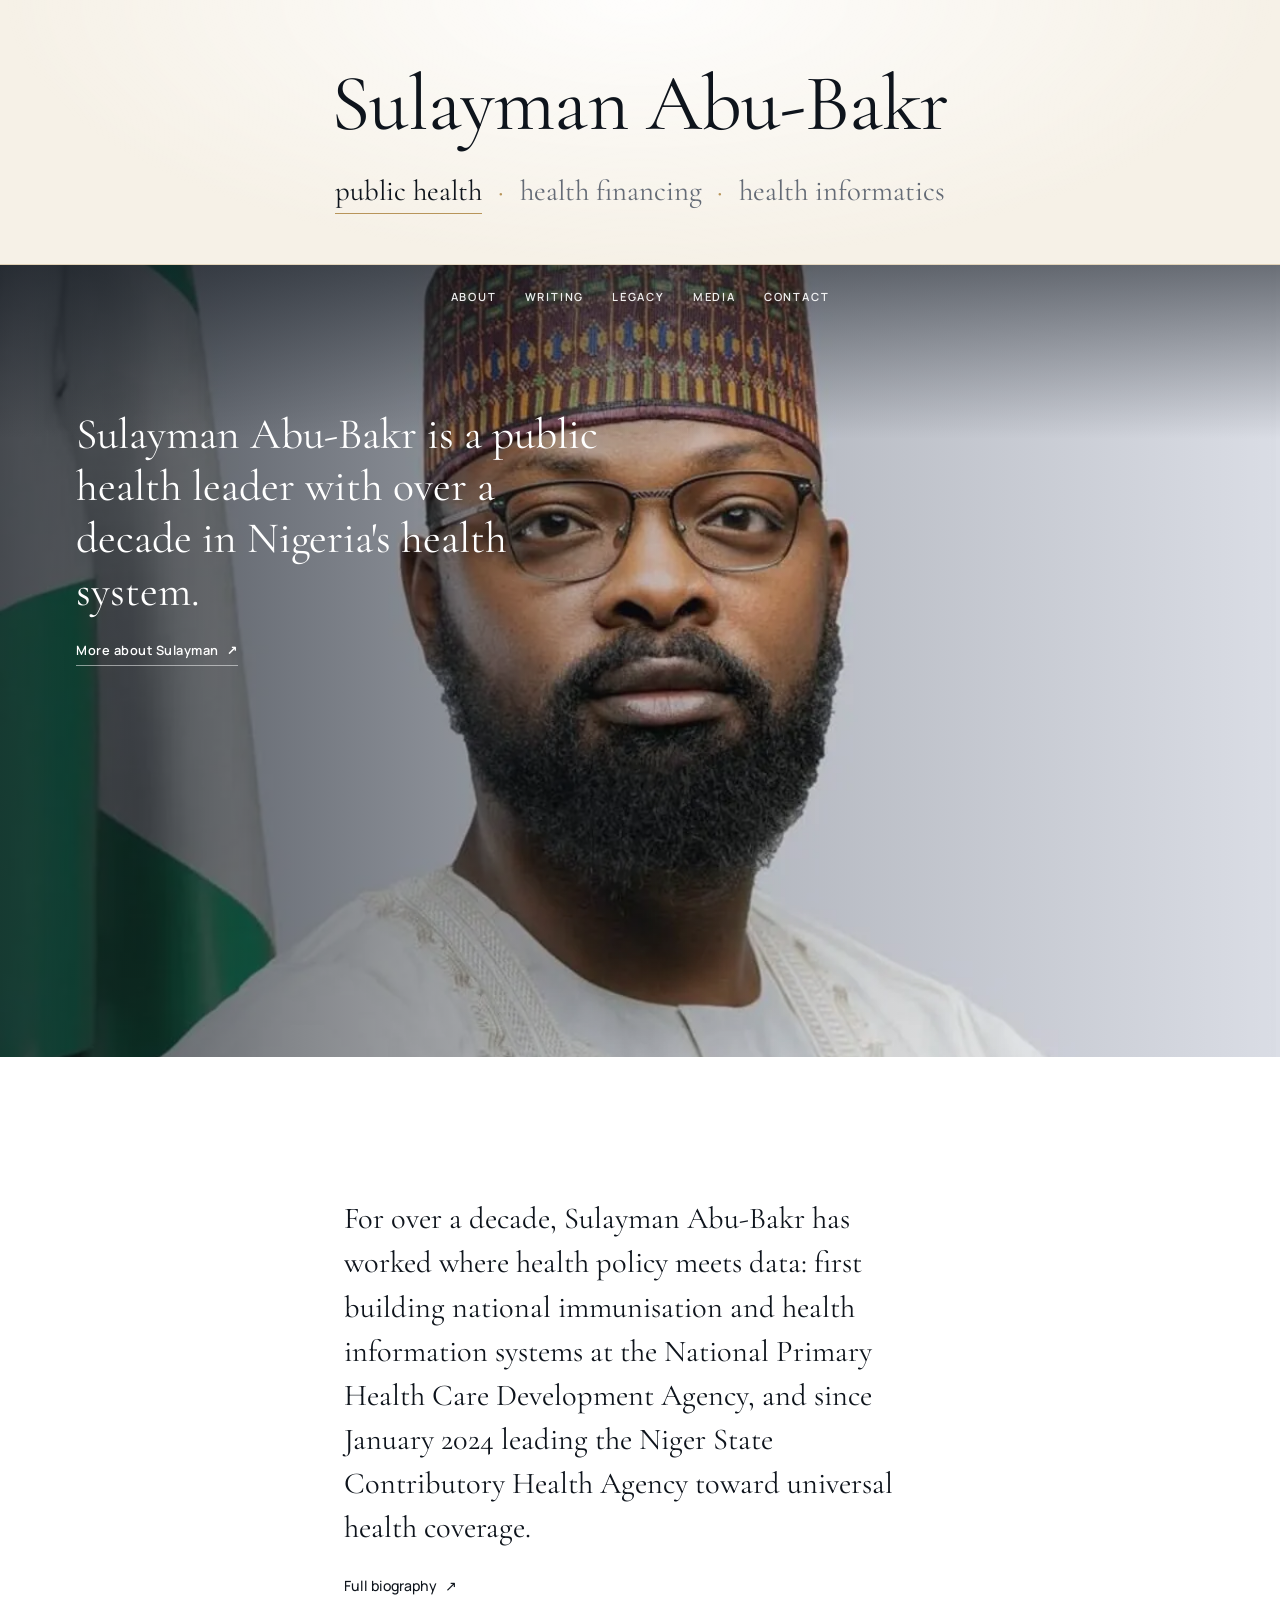
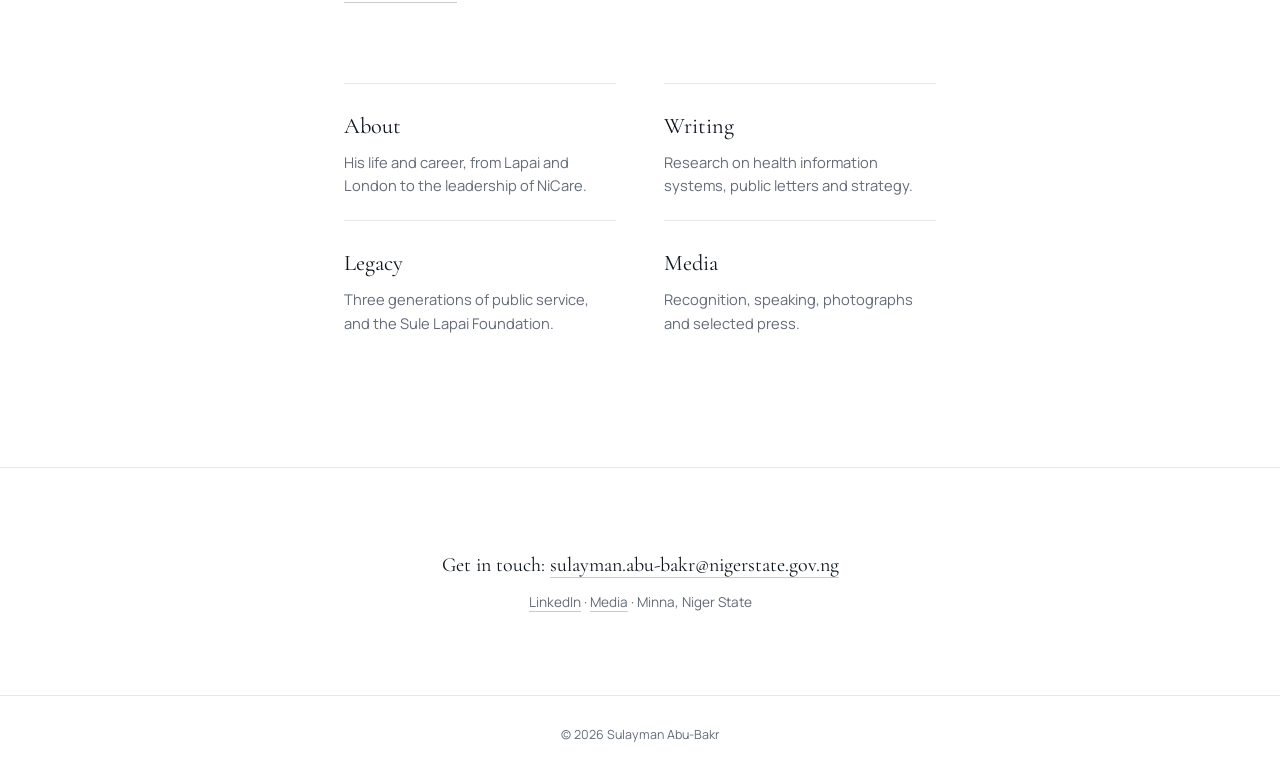
==== commit be0ad958: "Home: "health financing" role and a shorter name area Co-Authored-By: Claude Opus 5.5 (1M context) <" ====
--- a/index.html
+++ b/index.html
@@ -22,7 +22,7 @@
   <link rel="preload" href="fonts/manrope.woff2" as="font" type="font/woff2" crossorigin>
   <link rel="preload" href="images/gallery/official-portrait.webp" as="image" type="image/webp" fetchpriority="high">
   <link rel="stylesheet" href="css/styles.css?v=40f04571">
-  <link rel="stylesheet" href="css/home.css?v=bd4db520">
+  <link rel="stylesheet" href="css/home.css?v=997dbf1e">
 
 
   <script type="application/ld+json">
@@ -82,7 +82,7 @@
         <h1 class="ledger__name">Sulayman Abu-Bakr</h1>
         <ul class="ledger__roles" role="tablist" aria-label="Areas of work">
           <li><button type="button" class="ledger__role is-active" role="tab" aria-selected="true" aria-controls="stage" data-role="0">public health</button></li>
-          <li><button type="button" class="ledger__role" role="tab" aria-selected="false" aria-controls="stage" data-role="1">health insurance</button></li>
+          <li><button type="button" class="ledger__role" role="tab" aria-selected="false" aria-controls="stage" data-role="1">health financing</button></li>
           <li><button type="button" class="ledger__role" role="tab" aria-selected="false" aria-controls="stage" data-role="2">health informatics</button></li>
         </ul>
       </div>
--- a/css/home.css
+++ b/css/home.css
@@ -7,8 +7,8 @@
 .ledger {
   display: grid;
   place-items: center;
-  min-height: min(48vh, 480px);
-  padding: 96px var(--gutter) 72px;
+  min-height: 0;
+  padding: clamp(40px, 6vw, 64px) var(--gutter) clamp(32px, 4.5vw, 48px);
   background:
     radial-gradient(ellipse at 50% 0%, rgba(255, 255, 255, 0.9), transparent 70%),
     #f6f1e7;
@@ -130,7 +130,7 @@
   .stage__img--portrait { object-position: 47% 22%; }
 }
 @media (max-width: 560px) {
-  .ledger { min-height: 0; padding-block: 104px 56px; }
+  .ledger { padding-block: 36px 28px; }
   .ledger__role,
   .ledger__roles li + li::before { font-size: 0.98rem; }
   .ledger__role { padding-block: 12px 6px; }
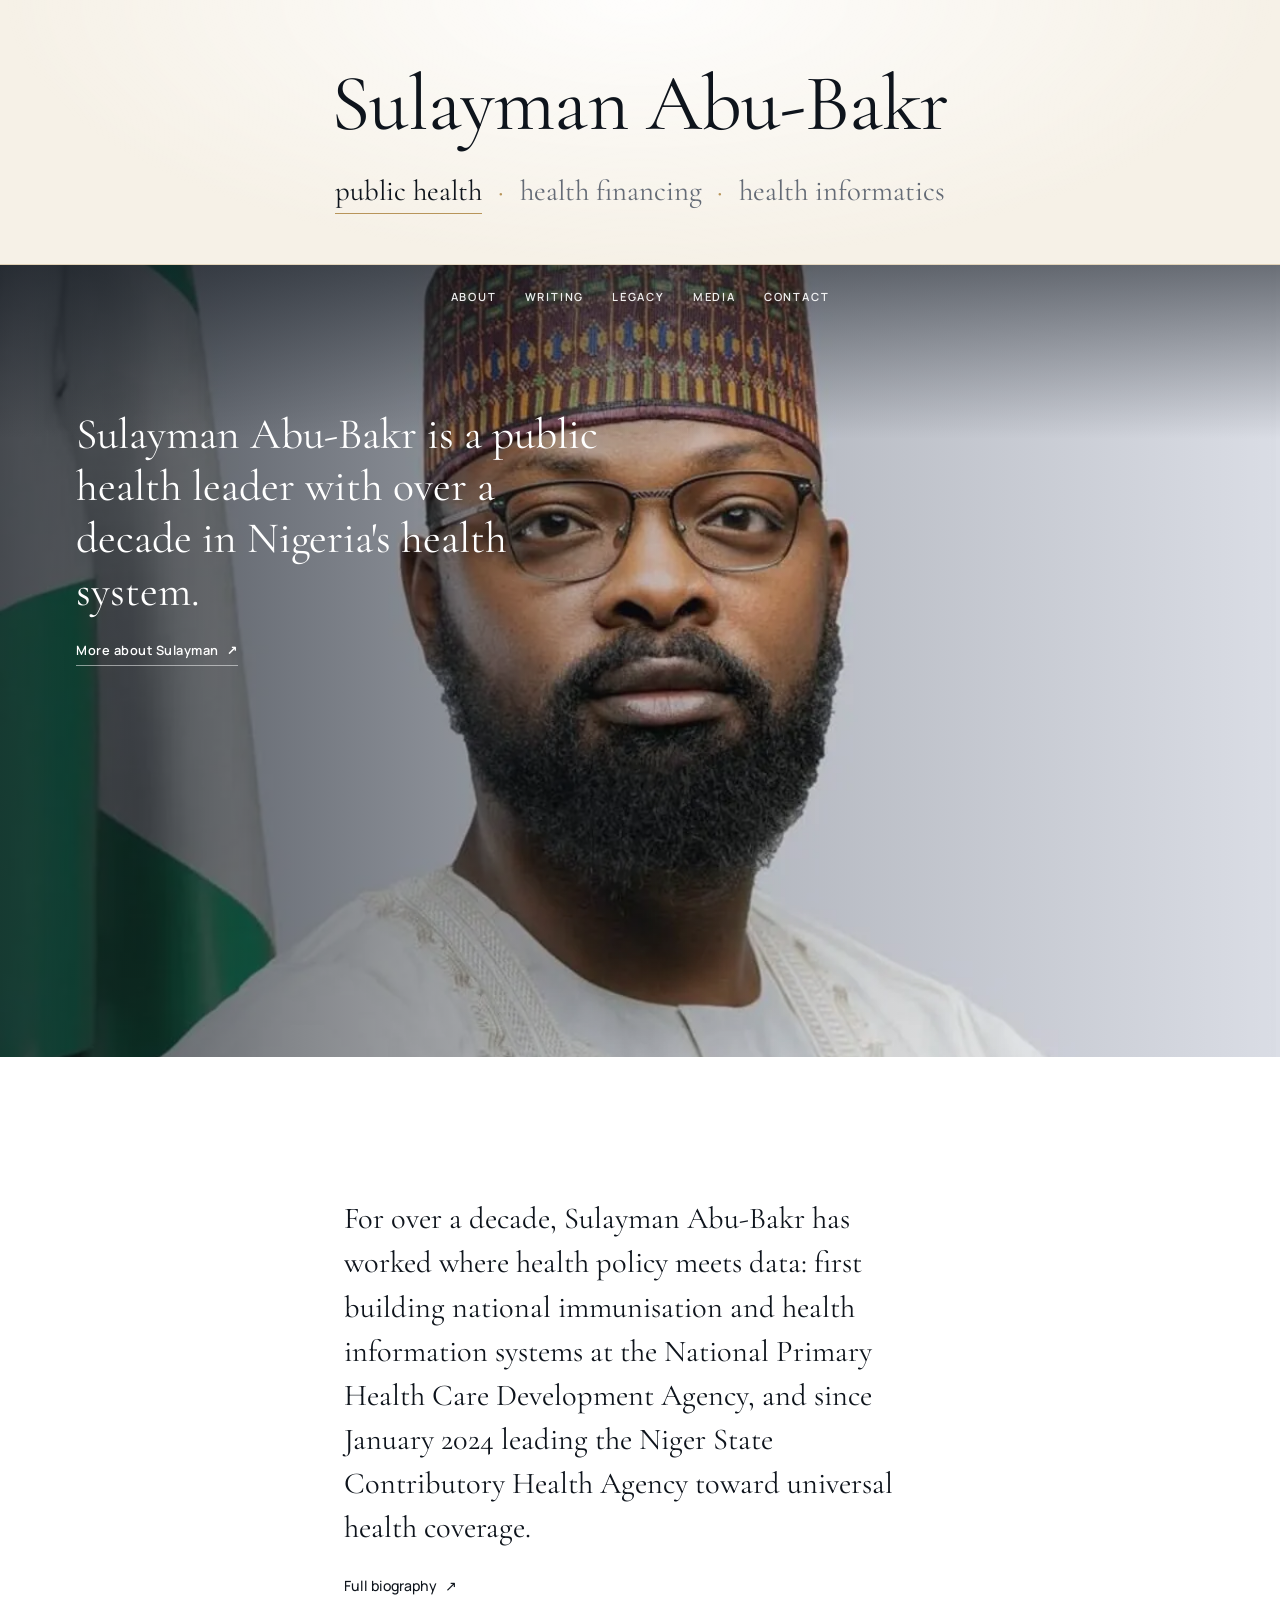
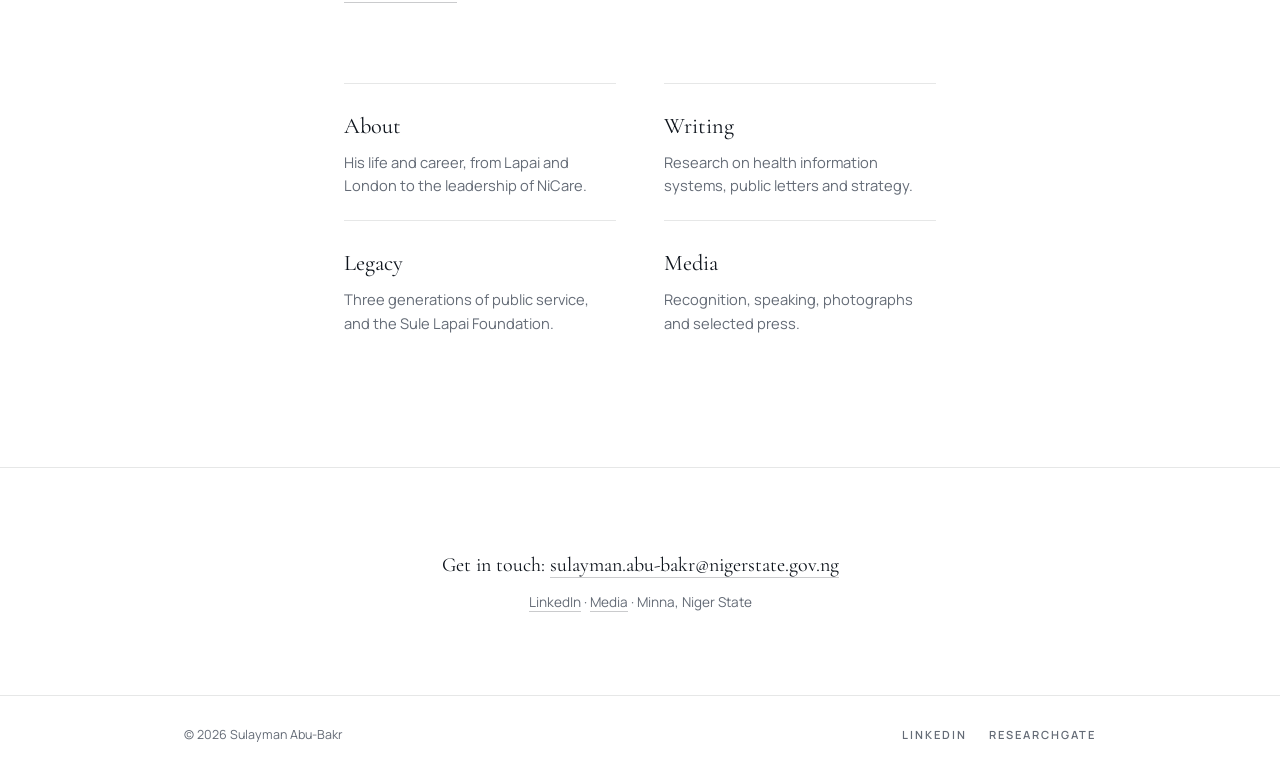
==== commit 60a95f2c: "Social links in every footer; remove placeholder links Home footer gains LinkedIn and ResearchGate. " ====
--- a/index.html
+++ b/index.html
@@ -22,7 +22,7 @@
   <link rel="preload" href="fonts/manrope.woff2" as="font" type="font/woff2" crossorigin>
   <link rel="preload" href="images/gallery/official-portrait.webp" as="image" type="image/webp" fetchpriority="high">
   <link rel="stylesheet" href="css/styles.css?v=40f04571">
-  <link rel="stylesheet" href="css/home.css?v=997dbf1e">
+  <link rel="stylesheet" href="css/home.css?v=2a339e43">
 
 
   <script type="application/ld+json">
@@ -120,6 +120,10 @@
       </div>
 
       <div class="stage__panel stage__panel--type" data-panel="2">
+        <picture>
+          <source type="image/webp" srcset="images/gallery/retreat-2024.webp">
+          <img src="images/gallery/retreat-2024.jpg" alt="Sulayman Abu-Bakr speaking at a management retreat, laptop in front of him" class="stage__img stage__img--side" width="474" height="668" loading="lazy">
+        </picture>
         <div class="stage__copy">
           <p class="stage__line">He built national immunisation data systems, then brought digital claims and AI-supported tracking to NiCare.</p>
           <a href="profile.html#experience" class="stage__link">Read his career <span aria-hidden="true">↗</span></a>
@@ -171,8 +175,13 @@
   </main>
 
   <footer class="q-footer">
-    <div class="q-wrap">
+    <div class="q-wrap q-footer__inner">
       <span>© <span id="year"></span> Sulayman Abu-Bakr</span>
+      <nav class="q-footer__social" aria-label="Social media">
+        <a href="https://www.linkedin.com/in/sulayman-abu-bakr-mph-1808b078/" target="_blank" rel="noopener">LinkedIn</a>
+        <a href="https://www.researchgate.net/profile/Sulayman_Abu-Bakr" target="_blank" rel="noopener">ResearchGate</a>
+        <!-- Add X, Facebook and Instagram here once the profile URLs are confirmed -->
+      </nav>
     </div>
   </footer>
 
--- a/css/home.css
+++ b/css/home.css
@@ -119,7 +119,11 @@
 
 /* Typographic panel for health informatics */
 .stage__panel--type { background: var(--ink); }
-.stage__panel--type::after { display: none; }
+/* Desktop: photo fills the right side, sentence sits on the dark left */
+.stage__img--side { left: auto; right: 0; width: 46%; object-position: 50% 30%; }
+.stage__panel--type::after {
+  background: linear-gradient(90deg, var(--ink) 0%, var(--ink) 54%, rgba(14, 20, 28, 0.55) 62%, rgba(14, 20, 28, 0) 78%);
+}
 
 @media (max-width: 900px) {
   .stage__nav { gap: 6px 18px; padding-top: 18px; }
@@ -128,6 +132,8 @@
   .stage__copy { top: auto; bottom: 10%; }
   .stage__panel::after { background: linear-gradient(0deg, rgba(14, 20, 28, 0.85) 0%, rgba(14, 20, 28, 0.2) 60%, rgba(14, 20, 28, 0.1) 100%); }
   .stage__img--portrait { object-position: 47% 22%; }
+  .stage__img--side { left: 0; width: 100%; object-position: 50% 25%; }
+  .stage__panel--type::after { background: linear-gradient(0deg, rgba(14, 20, 28, 0.95) 0%, rgba(14, 20, 28, 0.85) 38%, rgba(14, 20, 28, 0.25) 68%, rgba(14, 20, 28, 0.1) 100%); }
 }
 @media (max-width: 560px) {
   .ledger { padding-block: 36px 28px; }
@@ -162,3 +168,8 @@
 .q-muted { margin-top: 8px; font-family: var(--sans) !important; font-size: 0.85rem !important; color: var(--muted); }
 .q-footer { padding-block: 28px; border-top: 1px solid var(--line); font-size: 0.78rem; color: var(--muted); text-align: center; }
 @media (max-width: 560px) { .q-grid { grid-template-columns: 1fr; } }
+.q-footer__inner { display: flex; flex-wrap: wrap; justify-content: space-between; align-items: center; gap: 12px 24px; max-width: 64rem; }
+.q-footer__social { display: flex; gap: 22px; }
+.q-footer__social a { font-size: 0.7rem; font-weight: 600; letter-spacing: 0.18em; text-transform: uppercase; color: var(--muted); transition: color 0.3s ease; }
+.q-footer__social a:hover { color: var(--gold-deep); }
+@media (max-width: 560px) { .q-footer__inner { justify-content: center; text-align: center; } }
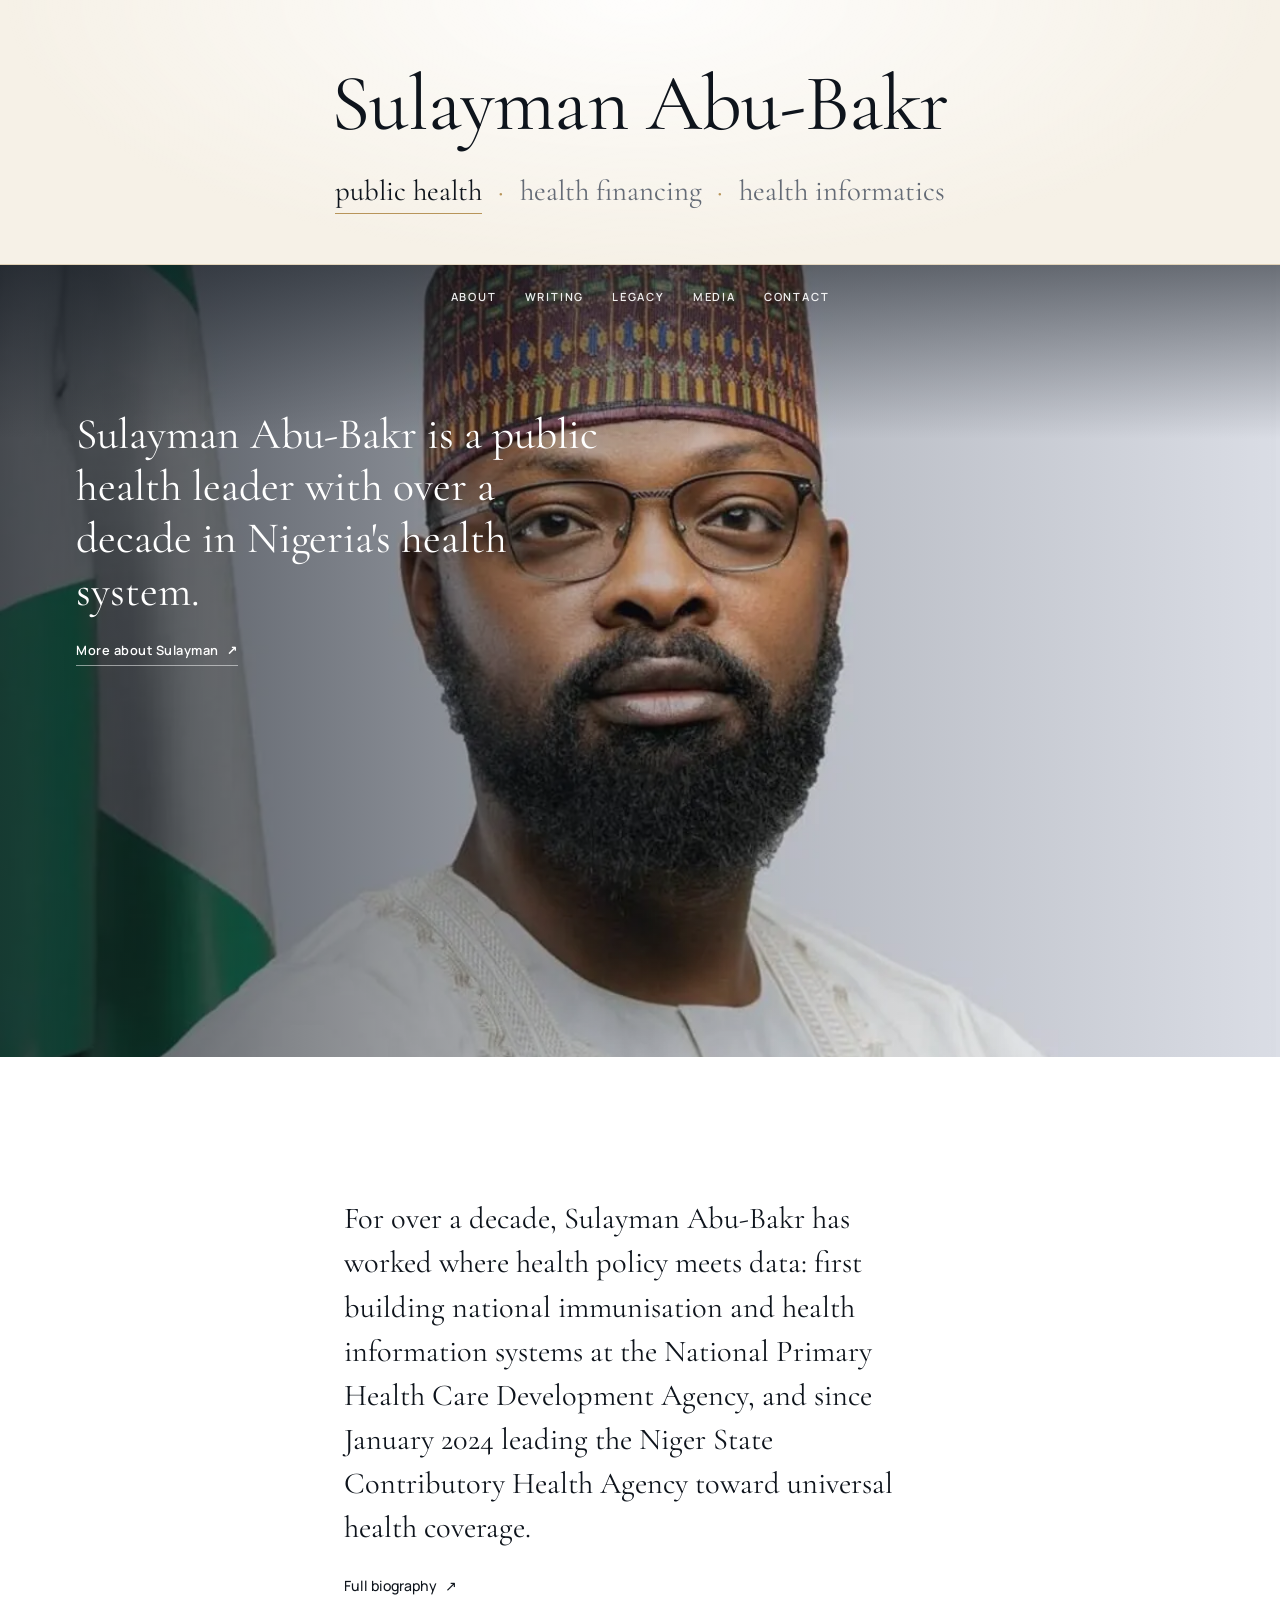
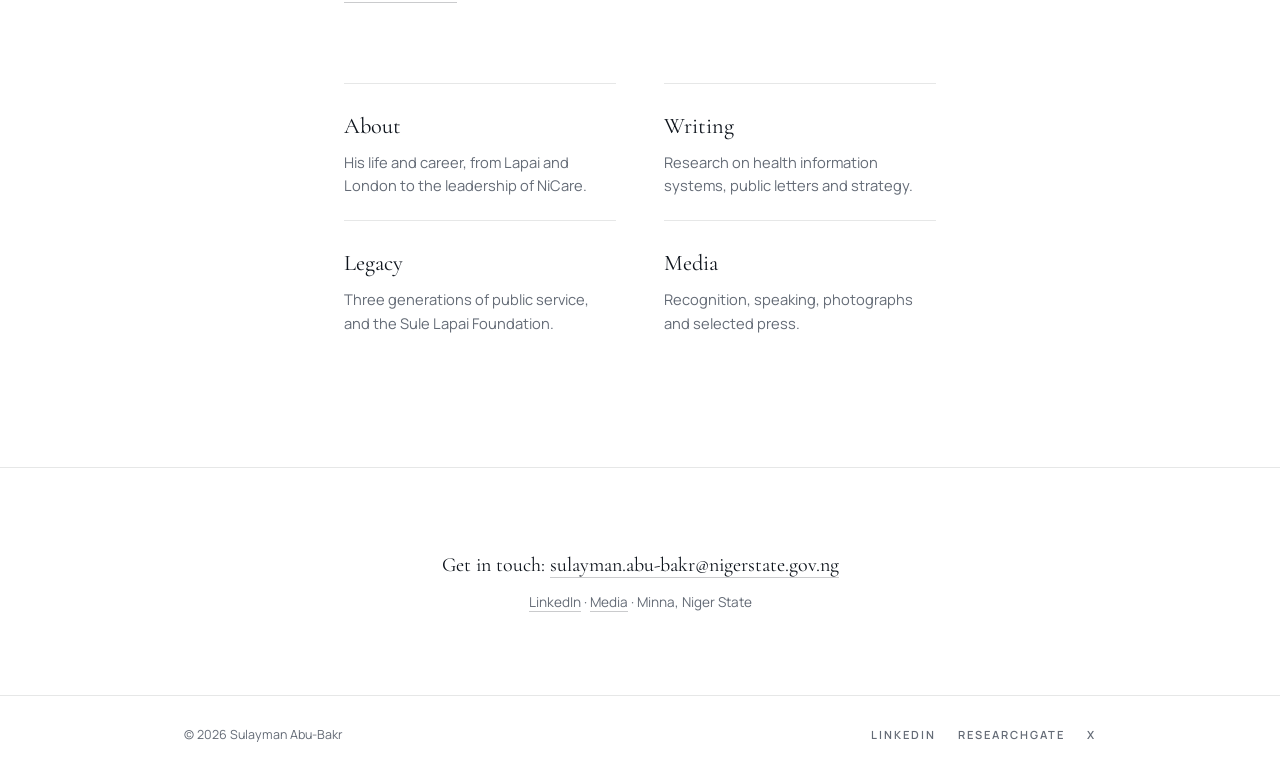
==== commit 0a121031: "Media becomes a photo wall; add X; legacy wording - Media page: 12-photo wall (newest first) with ca" ====
--- a/index.html
+++ b/index.html
@@ -21,12 +21,12 @@
   <link rel="preload" href="fonts/cormorant-garamond-italic.woff2" as="font" type="font/woff2" crossorigin>
   <link rel="preload" href="fonts/manrope.woff2" as="font" type="font/woff2" crossorigin>
   <link rel="preload" href="images/gallery/official-portrait.webp" as="image" type="image/webp" fetchpriority="high">
-  <link rel="stylesheet" href="css/styles.css?v=40f04571">
+  <link rel="stylesheet" href="css/styles.css?v=9700fcff">
   <link rel="stylesheet" href="css/home.css?v=2a339e43">
 
 
   <script type="application/ld+json">
-{
+  {
     "@context": "https://schema.org",
     "@type": "Person",
     "name": "Sulayman Abu-Bakr",
@@ -68,7 +68,8 @@
     ],
     "sameAs": [
       "https://www.linkedin.com/in/sulayman-abu-bakr-mph-1808b078/",
-      "https://www.researchgate.net/profile/Sulayman_Abu-Bakr"
+      "https://www.researchgate.net/profile/Sulayman_Abu-Bakr",
+      "https://x.com/nupemufasa"
     ]
   }
   </script>
@@ -180,7 +181,8 @@
       <nav class="q-footer__social" aria-label="Social media">
         <a href="https://www.linkedin.com/in/sulayman-abu-bakr-mph-1808b078/" target="_blank" rel="noopener">LinkedIn</a>
         <a href="https://www.researchgate.net/profile/Sulayman_Abu-Bakr" target="_blank" rel="noopener">ResearchGate</a>
-        <!-- Add X, Facebook and Instagram here once the profile URLs are confirmed -->
+        <a href="https://x.com/nupemufasa" target="_blank" rel="noopener">X</a>
+        <!-- Add Facebook and Instagram here once the profile URLs are confirmed -->
       </nav>
     </div>
   </footer>
--- a/css/styles.css
+++ b/css/styles.css
@@ -1911,3 +1911,17 @@
 @media (max-width: 560px) {
   .ledger-list li { grid-template-columns: 1fr; gap: 2px; }
 }
+
+/* ---------- Media: photo wall ---------- */
+.wall { columns: 3; column-gap: clamp(14px, 2vw, 24px); }
+.wall__item { break-inside: avoid; margin: 0 0 clamp(18px, 2.4vw, 30px); }
+.wall__open { display: block; width: 100%; height: auto !important; aspect-ratio: auto !important; padding: 0; border: 0; background: var(--cream); cursor: zoom-in; overflow: hidden; }
+.wall__open picture,
+.wall__open img { display: block; width: 100%; height: auto; }
+.wall__open img { transition: transform 1s var(--ease), opacity 0.4s ease; }
+.wall__open:hover img { transform: scale(1.025); }
+.wall__item figcaption { margin-top: 10px; font-family: var(--serif); font-size: 1.02rem; line-height: 1.4; color: var(--ink-soft); }
+.wall__item figcaption small { display: block; margin-top: 3px; font-family: var(--sans); font-size: 0.66rem; letter-spacing: 0.14em; text-transform: uppercase; color: var(--muted); }
+@media (max-width: 900px) { .wall { columns: 2; } }
+@media (max-width: 560px) { .wall { columns: 1; } }
+@media (hover: none) { .wall__open:hover img { transform: none; } }
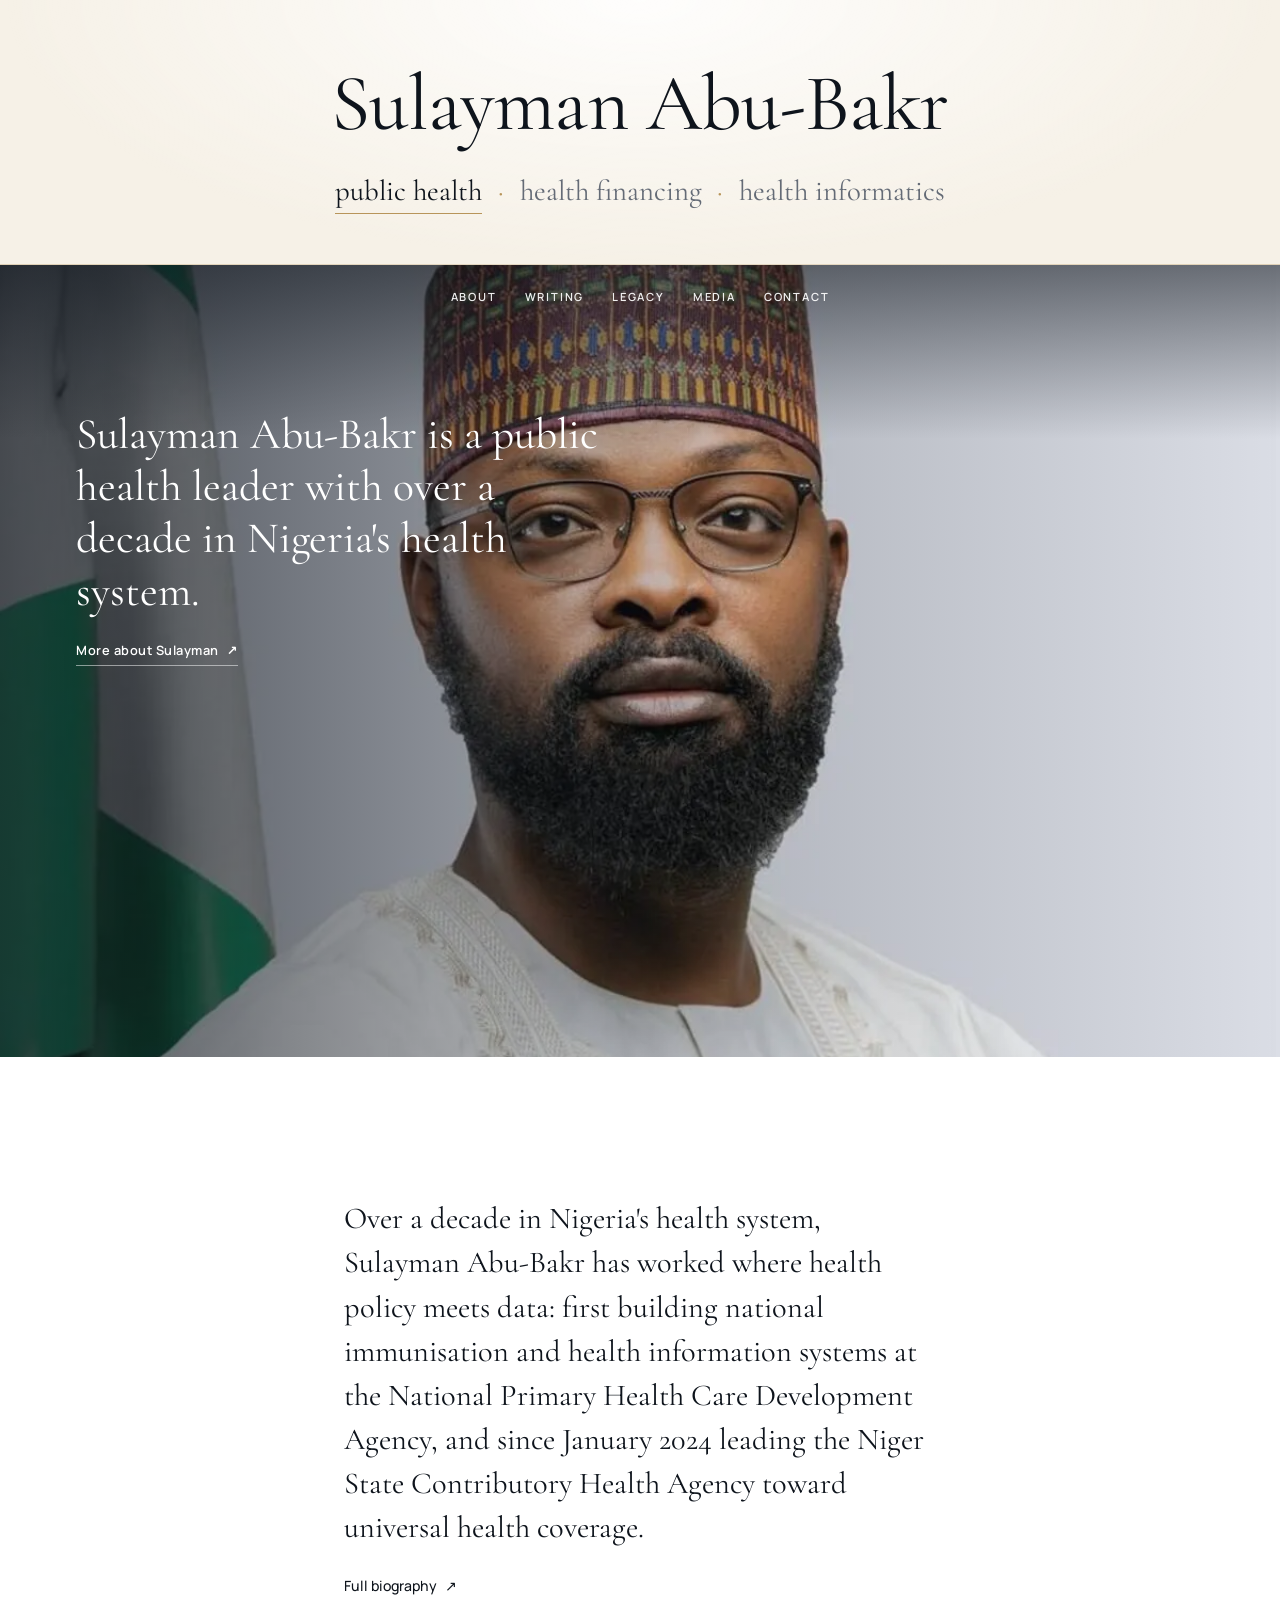
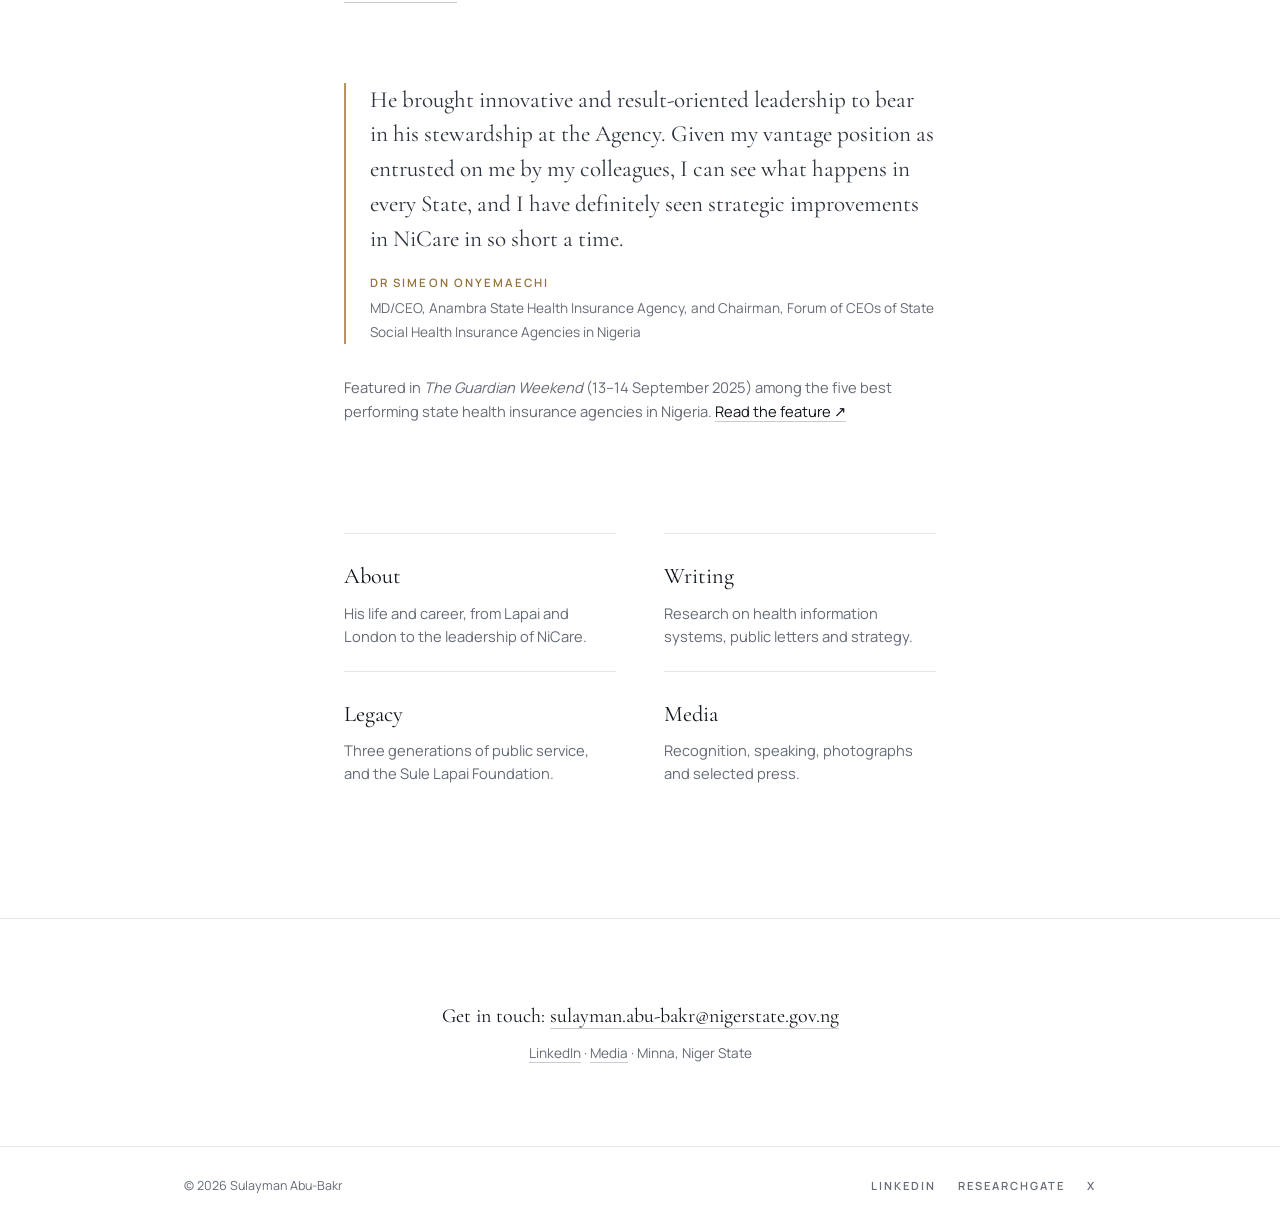
==== commit 168c69d1: "Content update: new tagline, tenure wording, About restructure, placeholders for pending files - Tag" ====
--- a/index.html
+++ b/index.html
@@ -3,10 +3,10 @@
 <head>
   <meta charset="UTF-8">
   <meta name="viewport" content="width=device-width, initial-scale=1.0">
-  <title>Sulayman Abu-Bakr, MPH — Health Systems &amp; Health Informatics Leader</title>
-  <meta name="description" content="Sulayman Abu-Bakr, MPH — health systems strengthening and health informatics leader. Executive Secretary/CEO of the Niger State Contributory Health Agency (NiCare), with over a decade of experience in national health policy, PHC transformation, digital health and health insurance reform in Nigeria.">
+  <title>Sulayman Abu-Bakr, MPH — Health Financing &amp; Digital Health Leader</title>
+  <meta name="description" content="Sulayman Abu-Bakr, MPH — health financing and digital health leader. Executive Secretary/CEO of the Niger State Contributory Health Agency (NiCare), with over a decade in Nigeria's health system spanning national health policy, PHC transformation, digital health and health insurance reform.">
   <meta property="og:title" content="Sulayman Abu-Bakr, MPH">
-  <meta property="og:description" content="Health Systems Strengthening & Health Informatics Leader. Executive Secretary/CEO, Niger State Contributory Health Agency.">
+  <meta property="og:description" content="Health Financing & Digital Health Leader. Executive Secretary/CEO, Niger State Contributory Health Agency.">
   <meta property="og:type" content="profile">
   <meta property="og:image" content="https://www.sulaymanabu-bakr.com/images/gallery/official-portrait.jpg">
   <meta property="og:url" content="https://www.sulaymanabu-bakr.com/">
@@ -21,8 +21,8 @@
   <link rel="preload" href="fonts/cormorant-garamond-italic.woff2" as="font" type="font/woff2" crossorigin>
   <link rel="preload" href="fonts/manrope.woff2" as="font" type="font/woff2" crossorigin>
   <link rel="preload" href="images/gallery/official-portrait.webp" as="image" type="image/webp" fetchpriority="high">
-  <link rel="stylesheet" href="css/styles.css?v=9700fcff">
-  <link rel="stylesheet" href="css/home.css?v=2a339e43">
+  <link rel="stylesheet" href="css/styles.css?v=b6913274">
+  <link rel="stylesheet" href="css/home.css?v=bbaac280">
 
 
   <script type="application/ld+json">
@@ -116,7 +116,7 @@
         </picture>
         <div class="stage__copy">
           <p class="stage__line">He leads the Niger State Contributory Health Agency, where enrolment grew 83.3% in two years.</p>
-          <a href="profile.html" class="stage__link">See the impact <span aria-hidden="true">↗</span></a>
+          <a href="profile.html#impact" class="stage__link">See the impact <span aria-hidden="true">↗</span></a>
         </div>
       </div>
 
@@ -127,7 +127,7 @@
         </picture>
         <div class="stage__copy">
           <p class="stage__line">He built national immunisation data systems, then brought digital claims and AI-supported tracking to NiCare.</p>
-          <a href="profile.html#experience" class="stage__link">Read his career <span aria-hidden="true">↗</span></a>
+          <a href="profile.html#career" class="stage__link">Read his career <span aria-hidden="true">↗</span></a>
         </div>
       </div>
     </section>
@@ -137,12 +137,27 @@
     <section class="q-intro">
       <div class="q-wrap">
         <p class="q-lead">
-          For over a decade, Sulayman Abu-Bakr has worked where health policy meets data: first building
+          Over a decade in Nigeria's health system, Sulayman Abu-Bakr has worked where health policy meets data: first building
           national immunisation and health information systems at the National Primary Health Care
           Development Agency, and since January 2024 leading the Niger State Contributory Health Agency
           toward universal health coverage.
         </p>
         <a href="profile.html" class="q-link">Full biography <span aria-hidden="true">↗</span></a>
+      </div>
+    </section>
+
+    <section class="q-quote" aria-label="Testimonial">
+      <div class="q-wrap">
+        <figure class="q-testimonial">
+          <blockquote>
+            <p>He brought innovative and result-oriented leadership to bear in his stewardship at the Agency. Given my vantage position as entrusted on me by my colleagues, I can see what happens in every State, and I have definitely seen strategic improvements in NiCare in so short a time.</p>
+          </blockquote>
+          <figcaption>
+            <span class="q-testimonial__name">Dr Simeon Onyemaechi</span>
+            <span class="q-testimonial__role">MD/CEO, Anambra State Health Insurance Agency, and Chairman, Forum of CEOs of State Social Health Insurance Agencies in Nigeria</span>
+          </figcaption>
+        </figure>
+        <p class="q-press">Featured in <em>The Guardian Weekend</em> (13–14 September 2025) among the five best performing state health insurance agencies in Nigeria. <a href="media.html#press">Read the feature <span aria-hidden="true">↗</span></a></p>
       </div>
     </section>
 
--- a/css/styles.css
+++ b/css/styles.css
@@ -1365,7 +1365,8 @@
 .tribute figcaption { display: grid; gap: 4px; letter-spacing: 0; text-transform: none; }
 .tribute__name { font-size: 0.72rem; letter-spacing: 0.18em; text-transform: uppercase; color: var(--gold-deep); }
 .tribute__role { font-weight: 400; font-size: 0.85rem; color: var(--muted); }
-.page-family .beyond { margin-top: 0; }
+.page-family .beyond,
+.page-about .beyond { margin-top: 0; }
 
 /* ---------- Heritage lineage ---------- */
 .lineage { border-top: 1px solid var(--ink); }
@@ -1881,12 +1882,19 @@
 .ledger-list div { font-size: 0.9rem; color: var(--muted); }
 
 .contact--simple { align-items: start; }
+.contact__topics { margin-top: 40px; }
+.contact__topics .social__label { margin-bottom: 12px; }
+.contact__topics ul { list-style: none; margin: 0; padding: 0; border-top: 1px solid var(--line); }
+.contact__topics li { padding-block: 10px; border-bottom: 1px solid var(--line); font-family: var(--serif); font-size: 1.15rem; color: var(--ink); }
+.bio__downloads { display: flex; flex-wrap: wrap; gap: 12px 28px; margin-top: 40px; font-size: 0.92rem !important; }
 
 .letter-card { max-width: 44rem; }
 .letter-card__date { font-size: 0.7rem; font-weight: 600; letter-spacing: 0.2em; text-transform: uppercase; color: var(--gold-deep); }
 .letter-card__title { margin-top: 8px; font-family: var(--serif); font-size: clamp(1.6rem, 2.8vw, 2.2rem); font-weight: 400; line-height: 1.2; }
 .letter-card__excerpt { margin-top: 18px; font-family: var(--serif); font-size: 1.3rem; font-style: italic; line-height: 1.5; color: var(--ink-soft); }
 .letter-card__full { margin-top: 24px; }
+.letter-card__summary { margin-top: 18px; color: var(--ink-soft); line-height: 1.75; }
+.letter-card .link-arrow { margin-top: 24px; }
 .letter-card__full summary {
   display: inline-block;
   cursor: pointer;
@@ -1925,3 +1933,91 @@
 @media (max-width: 900px) { .wall { columns: 2; } }
 @media (max-width: 560px) { .wall { columns: 1; } }
 @media (hover: none) { .wall__open:hover img { transform: none; } }
+
+/* ---------- Media: story timeline ---------- */
+.story { --rail: 168px; position: relative; }
+.story::before {
+  content: "";
+  position: absolute;
+  top: 8px;
+  bottom: 8px;
+  left: var(--rail);
+  width: 1px;
+  background: linear-gradient(var(--gold) 0%, var(--line-strong) 85%, transparent 100%);
+}
+.moment {
+  position: relative;
+  display: grid;
+  grid-template-columns: var(--rail) 1fr;
+  padding-bottom: clamp(56px, 7vw, 96px);
+}
+.moment__when { padding-right: 32px; text-align: right; }
+.moment__date { display: block; font-family: var(--serif); font-size: 1.5rem; line-height: 1.1; color: var(--ink); }
+.moment__place { display: block; margin-top: 6px; font-size: 0.66rem; font-weight: 600; letter-spacing: 0.16em; text-transform: uppercase; color: var(--muted); }
+.moment__node {
+  position: absolute;
+  left: var(--rail);
+  top: 8px;
+  width: 15px;
+  height: 15px;
+  margin-left: -7px;
+  border: 1px solid var(--gold);
+  border-radius: 50%;
+  background: var(--white);
+  box-shadow: 0 0 0 5px var(--white);
+  transition: background 0.5s var(--ease), transform 0.5s var(--ease);
+}
+.moment.is-active .moment__node { background: var(--gold); transform: scale(1.15); }
+.moment__body { padding-left: clamp(32px, 4vw, 56px); max-width: 52rem; }
+.moment__title { font-family: var(--serif); font-size: clamp(1.6rem, 2.8vw, 2.2rem); font-weight: 400; line-height: 1.15; color: var(--ink); }
+.moment__text { margin-top: 10px; max-width: 38em; color: var(--muted); }
+.moment__photos { margin-top: 24px; display: grid; gap: 16px; }
+.moment__photos--two { grid-template-columns: 1fr 1fr; align-items: start; }
+.moment__photo { margin: 0; }
+.moment__photo figcaption { margin-top: 8px; font-family: var(--serif); font-size: 0.98rem; line-height: 1.4; color: var(--ink-soft); }
+.moment__photo figcaption small { display: block; margin-top: 2px; font-family: var(--sans); font-size: 0.64rem; letter-spacing: 0.14em; text-transform: uppercase; color: var(--muted); }
+.moment:not(.moment--small) .moment__photos:not(.moment__photos--two) .moment__photo { max-width: 640px; }
+.moment--small { padding-bottom: 36px; }
+.moment--small .moment__date { font-size: 1.25rem; color: var(--gold-deep); }
+.moment--small .moment__node { width: 11px; height: 11px; margin-left: -5px; top: 6px; }
+.moment--small .moment__title { font-size: 1.3rem; }
+.moment--small .moment__text { font-size: 0.94rem; }
+
+@media (max-width: 900px) {
+  .story { --rail: 8px; }
+  .moment { grid-template-columns: 1fr; padding-left: 36px; padding-bottom: 56px; }
+  .moment__when { padding-right: 0; text-align: left; display: flex; align-items: baseline; gap: 12px; margin-bottom: 8px; }
+  .moment__date { font-size: 1.25rem; }
+  .moment__place { margin-top: 0; }
+  .moment__node { top: 6px; }
+  .moment__body { padding-left: 0; }
+}
+@media (max-width: 560px) {
+  .moment__photos--two { grid-template-columns: 1fr; }
+}
+.moment__photos:not(.moment__photos--two) .moment__photo--tall { max-width: 440px; }
+
+/* ---------- Floating back-to-top ---------- */
+.to-top-float {
+  position: fixed;
+  right: max(20px, env(safe-area-inset-right));
+  bottom: max(20px, env(safe-area-inset-bottom));
+  z-index: 90;
+  display: grid;
+  place-items: center;
+  width: 48px;
+  height: 48px;
+  padding: 0;
+  border: 1px solid rgba(184, 149, 90, 0.6);
+  border-radius: 50%;
+  background: var(--ink);
+  color: var(--gold-light);
+  cursor: pointer;
+  box-shadow: 0 12px 30px -12px rgba(14, 20, 28, 0.55);
+  opacity: 0;
+  transform: translateY(12px);
+  transition: opacity 0.4s var(--ease), transform 0.4s var(--ease), background 0.3s ease;
+}
+.to-top-float.is-visible { opacity: 1; transform: none; }
+.to-top-float:hover { background: var(--gold-deep); color: var(--white); }
+.to-top-float svg { width: 20px; height: 20px; fill: none; stroke: currentColor; stroke-width: 1.8; stroke-linecap: round; stroke-linejoin: round; }
--- a/css/home.css
+++ b/css/home.css
@@ -154,6 +154,17 @@
 .q-link { display: inline-flex; gap: 8px; margin-top: 24px; font-size: 0.88rem; font-weight: 500; color: var(--ink); border-bottom: 1px solid var(--line-strong); padding-bottom: 3px; }
 .q-link:hover { border-color: var(--gold); color: var(--gold-deep); }
 
+.q-quote { padding-bottom: clamp(64px, 9vw, 110px); }
+.q-testimonial { margin: 0; padding-left: 24px; border-left: 2px solid var(--gold); }
+.q-testimonial blockquote { margin: 0; }
+.q-testimonial blockquote p { font-family: var(--serif); font-size: clamp(1.2rem, 1.9vw, 1.45rem); line-height: 1.5; color: var(--ink-soft); }
+.q-testimonial figcaption { display: grid; gap: 4px; margin-top: 16px; }
+.q-testimonial__name { font-size: 0.72rem; font-weight: 600; letter-spacing: 0.18em; text-transform: uppercase; color: var(--gold-deep); }
+.q-testimonial__role { font-size: 0.85rem; color: var(--muted); }
+.q-press { margin-top: 32px; font-size: 0.92rem; line-height: 1.6; color: var(--muted); }
+.q-press a { color: var(--ink); border-bottom: 1px solid var(--line-strong); white-space: nowrap; }
+.q-press a:hover { color: var(--gold-deep); border-color: var(--gold); }
+
 .q-index { padding-bottom: clamp(64px, 9vw, 110px); }
 .q-grid { display: grid; grid-template-columns: 1fr 1fr; gap: 0 48px; }
 .q-item { display: grid; gap: 6px; padding-block: 22px; border-top: 1px solid var(--line); }
